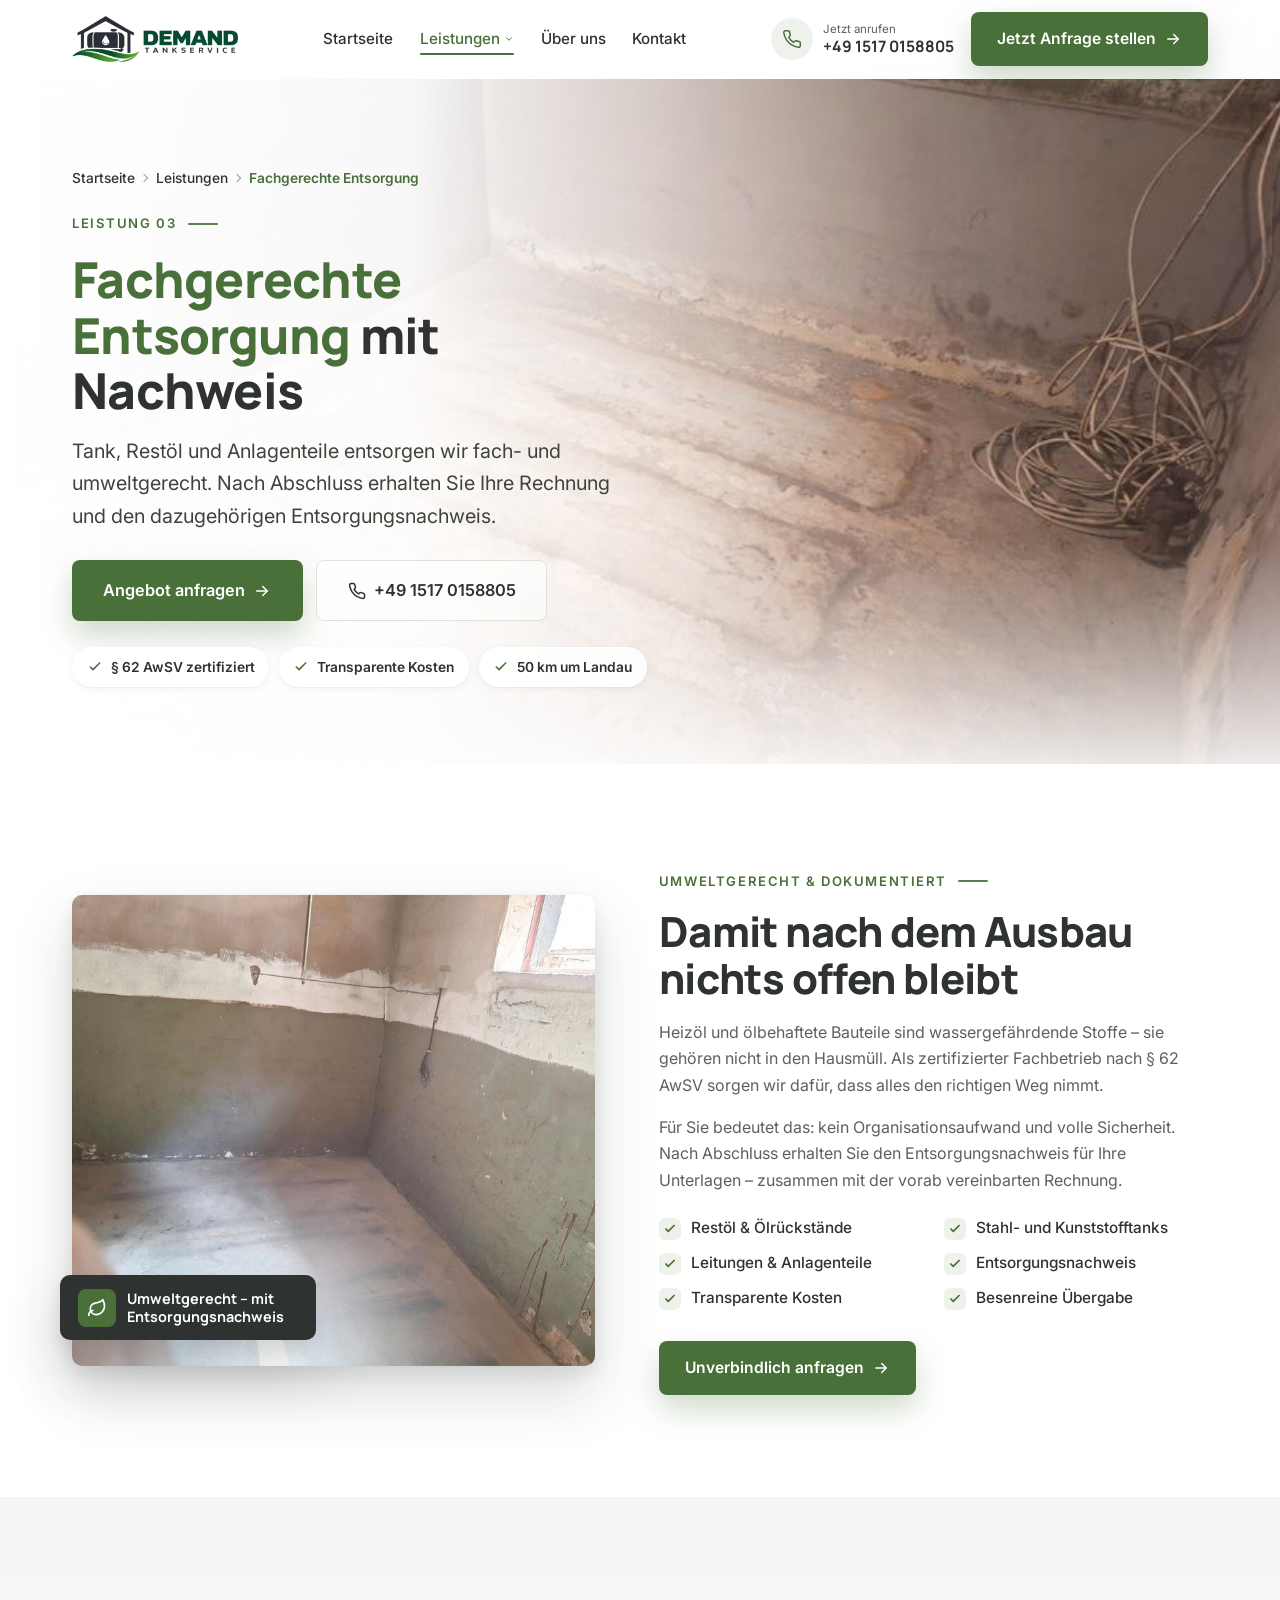
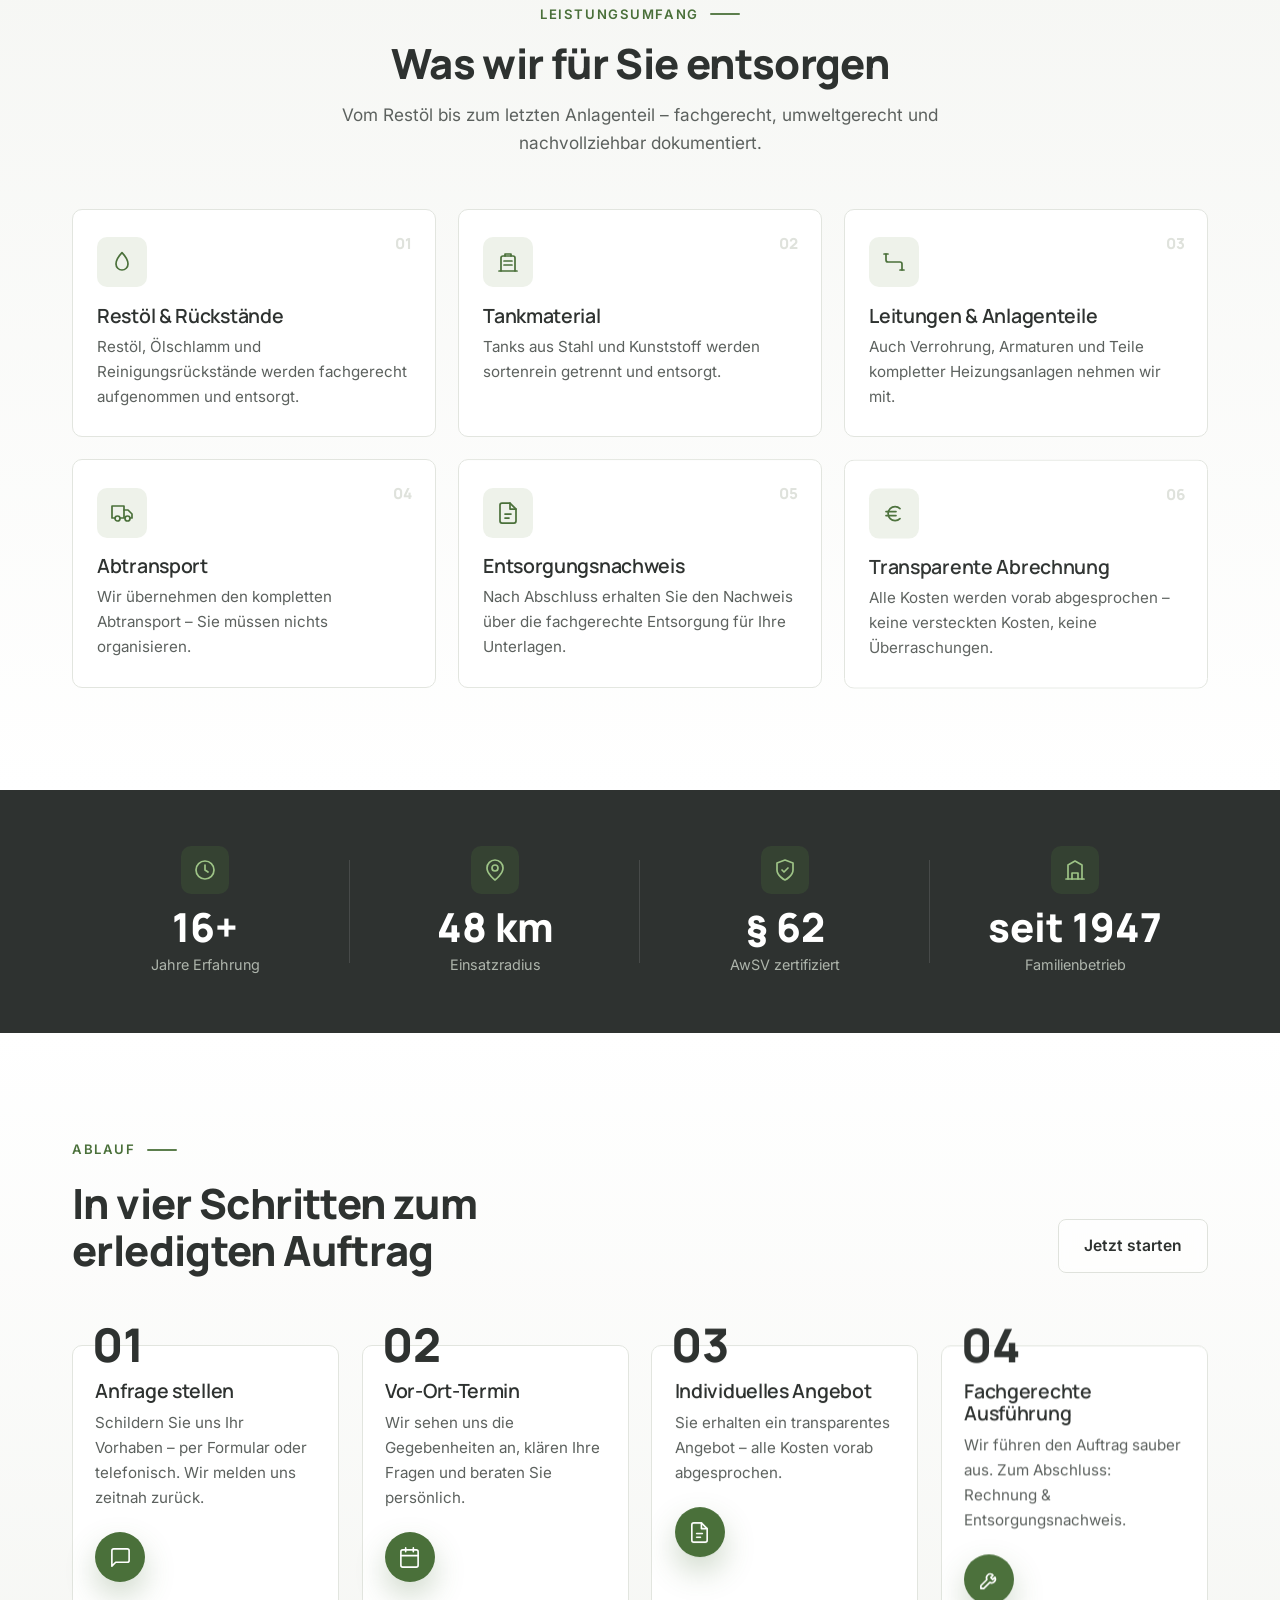
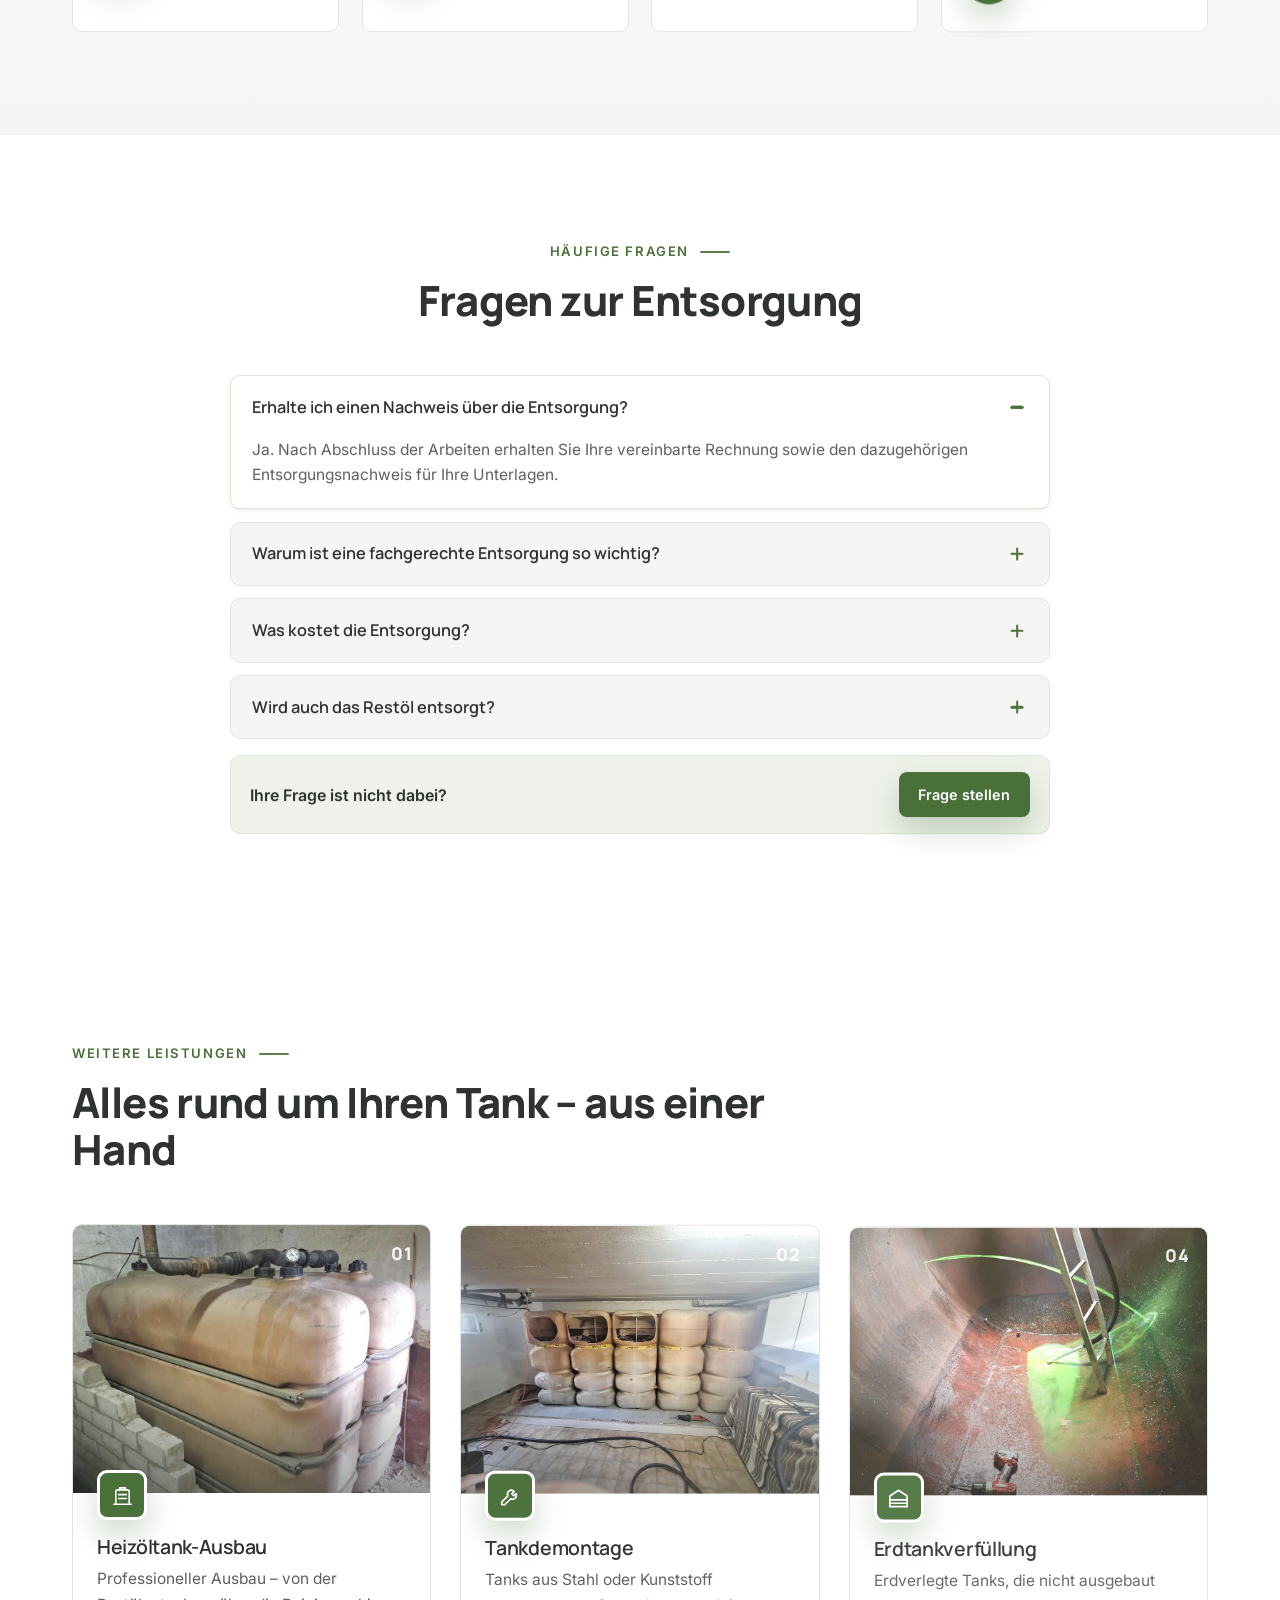
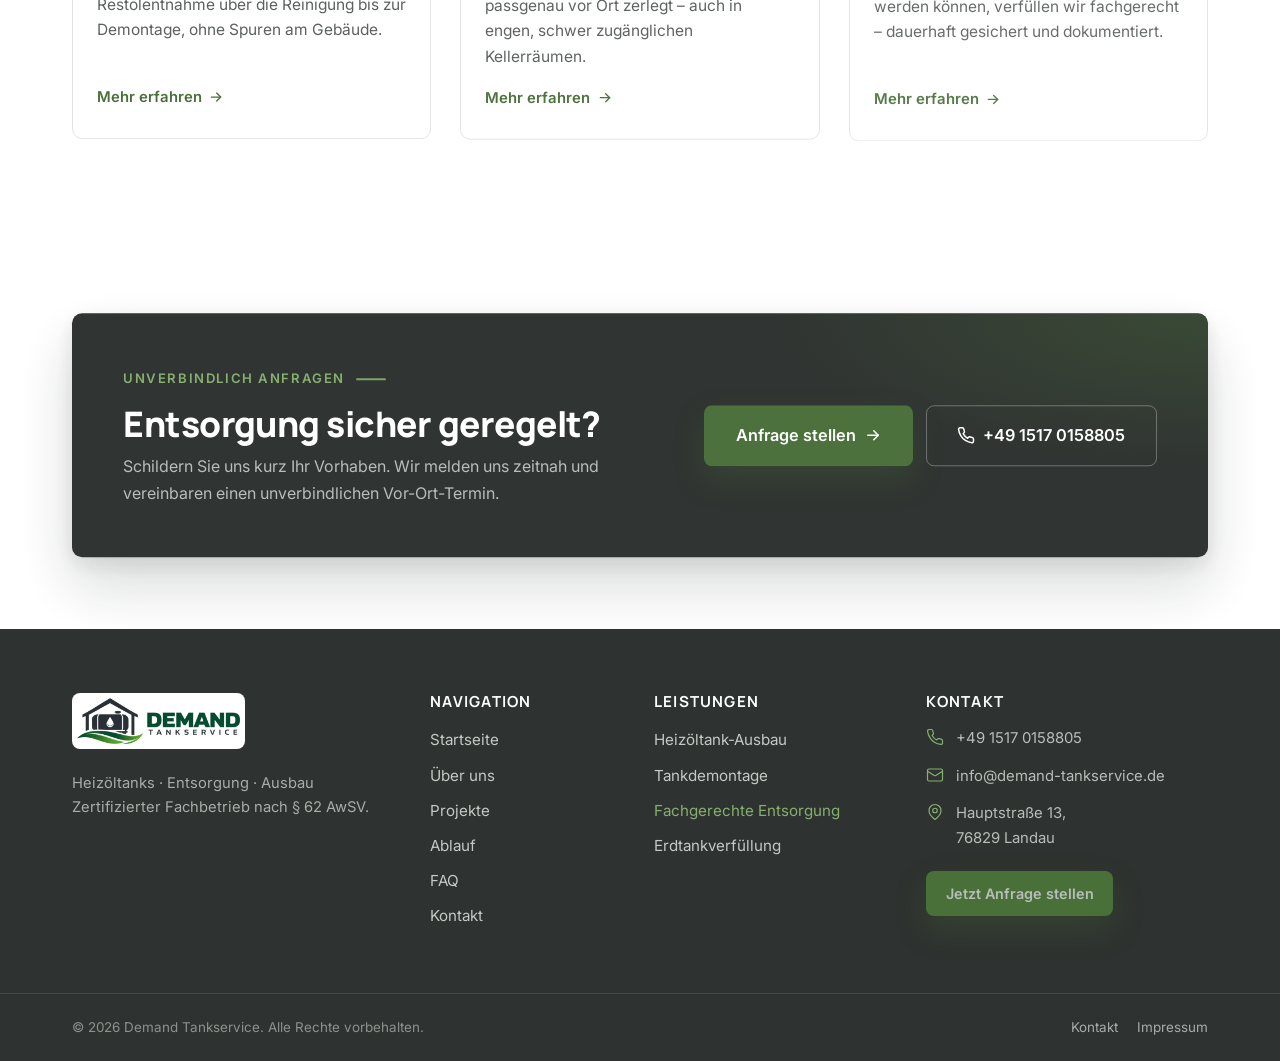
==== entsorgung.html @ 9db2f421 "Add service, contact and Impressum pages (merge updated build) Add six new pages built on the shared" ====
<!DOCTYPE html>
<html lang="de">
<head>
  <meta charset="UTF-8" />
  <meta name="viewport" content="width=device-width, initial-scale=1.0" />
  <title>Fachgerechte Entsorgung | Demand Tankservice</title>
  <meta name="description" content="Fach- und umweltgerechte Entsorgung von Heizöltanks, Restöl und Anlagenteilen – mit Entsorgungsnachweis. Zertifizierter Fachbetrieb nach § 62 AwSV im Raum Landau in der Pfalz." />
  <meta name="theme-color" content="#2E3230" />
  <link rel="icon" href="assets/favicon.png" type="image/png" />

  <meta property="og:type" content="website" />
  <meta property="og:title" content="Fachgerechte Entsorgung | Demand Tankservice" />
  <meta property="og:description" content="Fach- und umweltgerechte Entsorgung von Heizöltanks, Restöl und Anlagenteilen – mit Entsorgungsnachweis. Zertifizierter Fachbetrieb nach § 62 AwSV im Raum Landau in der Pfalz." />
  <meta property="og:locale" content="de_DE" />

  <link rel="preconnect" href="https://fonts.googleapis.com" />
  <link rel="preconnect" href="https://fonts.gstatic.com" crossorigin />
  <link href="https://fonts.googleapis.com/css2?family=Inter:wght@400;500;600&family=Manrope:wght@500;600;700;800&display=swap" rel="stylesheet" />
  <link rel="stylesheet" href="css/styles.css" />
</head>
<body>
  <a class="skip-link" href="#inhalt">Zum Inhalt springen</a>

  <div class="bg-fx" aria-hidden="true">
    <span class="bg-blob bg-blob-1"></span>
    <span class="bg-blob bg-blob-2"></span>
  </div>
  <!-- ============ HEADER ============ -->
  <header class="site-header" id="top">
    <div class="container header-inner">
      <a class="brand" href="index.html" aria-label="Demand Tankservice – Startseite">
        <img class="brand-mark" src="assets/logo-full.png" alt="Demand Tankservice" width="166" height="46" />
      </a>

      <nav class="main-nav" id="main-nav" aria-label="Hauptnavigation">
        <ul>
          <li><a href="index.html">Startseite</a></li>
          <li class="has-sub">
            <a href="index.html#leistungen" class="is-active" aria-current="page">Leistungen<svg class="nav-caret" viewBox="0 0 24 24" fill="none" stroke="currentColor" stroke-width="2.4" stroke-linecap="round" stroke-linejoin="round" aria-hidden="true"><path d="m6 9 6 6 6-6"/></svg></a>
            <div class="sub-menu">
              <ul>
                <li><a href="heizoeltank-ausbau.html"><span class="sub-ic"><svg viewBox="0 0 24 24" fill="none" stroke="currentColor" stroke-width="1.7" stroke-linecap="round" stroke-linejoin="round" aria-hidden="true"><path d="M3 21h18"/><path d="M5 21V8a2 2 0 0 1 2-2h10a2 2 0 0 1 2 2v13"/><path d="M9 6V4h6v2"/><path d="M8 11h8M8 15h8"/></svg></span>Heizöltank-Ausbau</a></li>
                <li><a href="tankdemontage.html"><span class="sub-ic"><svg viewBox="0 0 24 24" fill="none" stroke="currentColor" stroke-width="1.7" stroke-linecap="round" stroke-linejoin="round" aria-hidden="true"><path d="M14.7 6.3a4 4 0 0 0-5.4 5.4L3 18v3h3l6.3-6.3a4 4 0 0 0 5.4-5.4l-2.3 2.3-2-2 2.3-2.3Z"/></svg></span>Tankdemontage</a></li>
                <li><a href="entsorgung.html" aria-current="page"><span class="sub-ic"><svg viewBox="0 0 24 24" fill="none" stroke="currentColor" stroke-width="1.7" stroke-linecap="round" stroke-linejoin="round" aria-hidden="true"><path d="M21 8a9 9 0 1 0-1.5 5"/><path d="M21 4v4h-4"/><path d="m9 12 2 2 4-4"/></svg></span>Fachgerechte Entsorgung</a></li>
                <li><a href="erdtankverfuellung.html"><span class="sub-ic"><svg viewBox="0 0 24 24" fill="none" stroke="currentColor" stroke-width="1.7" stroke-linecap="round" stroke-linejoin="round" aria-hidden="true"><path d="M3 21h18"/><path d="M3 21V10l9-6 9 6v11"/><path d="M3 14h18M3 17.5h18"/></svg></span>Erdtankverfüllung</a></li>
                <li class="sub-all"><a href="index.html#leistungen">Alle Leistungen im Überblick <svg width="16" height="16" viewBox="0 0 24 24" fill="none" stroke="currentColor" stroke-width="2" stroke-linecap="round" stroke-linejoin="round" aria-hidden="true"><path d="M5 12h14"/><path d="m13 6 6 6-6 6"/></svg></a></li>
              </ul>
            </div>
          </li>
          <li><a href="index.html#ueber-uns">Über uns</a></li>
          <li><a href="kontakt.html">Kontakt</a></li>
        </ul>
      </nav>

      <div class="header-right">
        <a class="header-call" href="tel:+4915170158805">
          <span class="header-call-ic" aria-hidden="true"><svg viewBox="0 0 24 24" fill="none" stroke="currentColor" stroke-width="1.8" stroke-linecap="round" stroke-linejoin="round" aria-hidden="true"><path d="M22 16.92v3a2 2 0 0 1-2.18 2 19.8 19.8 0 0 1-8.63-3.07 19.5 19.5 0 0 1-6-6 19.8 19.8 0 0 1-3.07-8.67A2 2 0 0 1 4.11 2h3a2 2 0 0 1 2 1.72c.13.96.36 1.9.7 2.81a2 2 0 0 1-.45 2.11L8.09 9.91a16 16 0 0 0 6 6l1.27-1.27a2 2 0 0 1 2.11-.45c.9.34 1.85.57 2.81.7A2 2 0 0 1 22 16.92Z"/></svg></span>
          <span class="header-call-txt"><span class="header-call-label">Jetzt anrufen</span><span class="header-call-num">+49&nbsp;1517&nbsp;0158805</span></span>
        </a>
        <a class="btn btn-primary header-cta" href="kontakt.html">
          <span>Jetzt Anfrage stellen</span>
          <svg class="btn-arrow" viewBox="0 0 24 24" fill="none" stroke="currentColor" stroke-width="2" stroke-linecap="round" stroke-linejoin="round" aria-hidden="true"><path d="M5 12h14"/><path d="m13 6 6 6-6 6"/></svg>
        </a>
      </div>

      <button class="nav-toggle" id="nav-toggle" aria-label="Menü öffnen" aria-expanded="false" aria-controls="mobile-nav">
        <span></span><span></span><span></span>
      </button>
    </div>

    <nav class="mobile-nav" id="mobile-nav" aria-label="Mobile Navigation" hidden>
      <ul>
        <li><a href="index.html">Startseite</a></li>
        <li><a href="index.html#leistungen">Leistungen</a></li>
        <li><ul class="mobile-sub">
          <li><a href="heizoeltank-ausbau.html">Heizöltank-Ausbau</a></li>
          <li><a href="tankdemontage.html">Tankdemontage</a></li>
          <li><a href="entsorgung.html" aria-current="page">Fachgerechte Entsorgung</a></li>
          <li><a href="erdtankverfuellung.html">Erdtankverfüllung</a></li>
        </ul></li>
        <li><a href="index.html#ueber-uns">Über uns</a></li>
        <li><a href="index.html#projekte">Projekte</a></li>
        <li><a href="index.html#ablauf">Ablauf</a></li>
        <li><a href="index.html#faq">FAQ</a></li>
        <li><a href="kontakt.html">Kontakt</a></li>
      </ul>
      <a class="btn btn-primary btn-block" href="kontakt.html">Jetzt Anfrage stellen</a>
    </nav>
  </header>

  <main id="inhalt">
    <!-- ============ PAGE HERO ============ -->
    <section class="page-hero" id="seitenkopf">
      <img class="page-hero-img" src="assets/images/galerie-rueckbau.jpg" alt="Geräumter Kellerraum nach dem Rückbau der Tanks" width="1680" height="1050" />
      <div class="hero-scrim" aria-hidden="true"></div>
      <div class="container page-hero-inner">
        <div class="page-hero-copy">
          <nav class="breadcrumb" aria-label="Brotkrümelnavigation" data-hero="1"><ol><li><a href="index.html">Startseite</a></li><li><a href="index.html#leistungen">Leistungen</a></li><li><span aria-current="page">Fachgerechte Entsorgung</span></li></ol></nav>
          <p class="eyebrow" data-hero="2">Leistung 03</p>
          <h1 data-hero="3"><span class="grn">Fachgerechte Entsorgung</span> mit Nachweis</h1>
          <p class="lead" data-hero="4">Tank, Restöl und Anlagenteile entsorgen wir fach- und umweltgerecht. Nach Abschluss erhalten Sie Ihre Rechnung und den dazugehörigen Entsorgungsnachweis.</p>
          <div class="hero-actions" data-hero="4"><a class="btn btn-primary btn-lg" href="kontakt.html?leistung=entsorgung"><span>Angebot anfragen</span><svg class="btn-arrow" viewBox="0 0 24 24" fill="none" stroke="currentColor" stroke-width="2" stroke-linecap="round" stroke-linejoin="round" aria-hidden="true"><path d="M5 12h14"/><path d="m13 6 6 6-6 6"/></svg></a>
            <a class="btn btn-ghost btn-lg" href="tel:+4915170158805"><svg width="18" height="18" viewBox="0 0 24 24" fill="none" stroke="currentColor" stroke-width="2" stroke-linecap="round" stroke-linejoin="round" aria-hidden="true"><path d="M22 16.92v3a2 2 0 0 1-2.18 2 19.8 19.8 0 0 1-8.63-3.07 19.5 19.5 0 0 1-6-6 19.8 19.8 0 0 1-3.07-8.67A2 2 0 0 1 4.11 2h3a2 2 0 0 1 2 1.72c.13.96.36 1.9.7 2.81a2 2 0 0 1-.45 2.11L8.09 9.91a16 16 0 0 0 6 6l1.27-1.27a2 2 0 0 1 2.11-.45c.9.34 1.85.57 2.81.7A2 2 0 0 1 22 16.92Z"/></svg><span>+49&nbsp;1517&nbsp;0158805</span></a></div>
          <div class="hero-chips" data-hero="5"><span class="hero-chip"><svg viewBox="0 0 24 24" fill="none" stroke="currentColor" stroke-width="2.4" stroke-linecap="round" stroke-linejoin="round" aria-hidden="true"><path d="m5 12 4 4 10-10"/></svg>§ 62 AwSV zertifiziert</span><span class="hero-chip"><svg viewBox="0 0 24 24" fill="none" stroke="currentColor" stroke-width="2.4" stroke-linecap="round" stroke-linejoin="round" aria-hidden="true"><path d="m5 12 4 4 10-10"/></svg>Transparente Kosten</span><span class="hero-chip"><svg viewBox="0 0 24 24" fill="none" stroke="currentColor" stroke-width="2.4" stroke-linecap="round" stroke-linejoin="round" aria-hidden="true"><path d="m5 12 4 4 10-10"/></svg>50 km um Landau</span></div>
        </div>
      </div>
    </section>

    <!-- ============ EINLEITUNG ============ -->
    <section class="section section-split" id="details">
      <div class="container split-grid">
        <div class="split-media" data-reveal>
          <div class="split-image" data-parallax="0.05">
            <img src="assets/images/leistung-entsorgung.jpg" alt="Besenrein übergebener Kellerraum nach dem Tankausbau" width="900" height="675" loading="lazy" />
          </div>
          <div class="split-badge">
            <span class="split-badge-ic" aria-hidden="true"><svg viewBox="0 0 24 24" fill="none" stroke="currentColor" stroke-width="2" stroke-linecap="round" stroke-linejoin="round" aria-hidden="true"><path d="M11 20A7 7 0 0 1 9.8 6.1C15.5 5 17 4.48 19 2c1 2 2 4.18 2 8 0 5.5-4.78 10-10 10Z"/><path d="M2 21c0-3 1.85-5.36 5.08-6"/></svg></span>
            <span class="split-badge-txt">Umweltgerecht – mit Entsorgungsnachweis</span>
          </div>
        </div>
        <div class="split-copy" data-reveal>
          <p class="eyebrow">Umweltgerecht &amp; dokumentiert</p>
          <h2>Damit nach dem Ausbau nichts offen bleibt</h2>
          <p>Heizöl und ölbehaftete Bauteile sind wassergefährdende Stoffe – sie gehören nicht in den Hausmüll. Als zertifizierter Fachbetrieb nach § 62 AwSV sorgen wir dafür, dass alles den richtigen Weg nimmt.</p>
          <p>Für Sie bedeutet das: kein Organisationsaufwand und volle Sicherheit. Nach Abschluss erhalten Sie den Entsorgungsnachweis für Ihre Unterlagen – zusammen mit der vorab vereinbarten Rechnung.</p>
          <ul class="check-list">
            <li>Restöl &amp; Ölrückstände</li>
            <li>Stahl- und Kunststofftanks</li>
            <li>Leitungen &amp; Anlagenteile</li>
            <li>Entsorgungsnachweis</li>
            <li>Transparente Kosten</li>
            <li>Besenreine Übergabe</li>
          </ul>
          <a class="btn btn-primary" href="kontakt.html?leistung=entsorgung"><span>Unverbindlich anfragen</span><svg class="btn-arrow" viewBox="0 0 24 24" fill="none" stroke="currentColor" stroke-width="2" stroke-linecap="round" stroke-linejoin="round" aria-hidden="true"><path d="M5 12h14"/><path d="m13 6 6 6-6 6"/></svg></a>
        </div>
      </div>
    </section>

    <!-- ============ LEISTUNGSUMFANG ============ -->
    <section class="section section-features" id="leistungsumfang">
      <div class="container">
        <header class="section-head center" data-reveal>
          <p class="eyebrow">Leistungsumfang</p>
          <h2>Was wir für Sie entsorgen</h2>
          <p class="section-intro">Vom Restöl bis zum letzten Anlagenteil – fachgerecht, umweltgerecht und nachvollziehbar dokumentiert.</p>
        </header>
        <div class="feature-grid" data-reveal-group>
          <article class="feature" data-reveal-item>
            <span class="feature-num" aria-hidden="true">01</span>
            <div class="feature-ic" aria-hidden="true"><svg viewBox="0 0 24 24" fill="none" stroke="currentColor" stroke-width="1.7" stroke-linecap="round" stroke-linejoin="round" aria-hidden="true"><path d="M12 2.7s6 6.3 6 11.3a6 6 0 0 1-12 0c0-5 6-11.3 6-11.3Z"/></svg></div>
            <h3>Restöl &amp; Rückstände</h3>
            <p>Restöl, Ölschlamm und Reinigungsrückstände werden fachgerecht aufgenommen und entsorgt.</p>
          </article>
          <article class="feature" data-reveal-item>
            <span class="feature-num" aria-hidden="true">02</span>
            <div class="feature-ic" aria-hidden="true"><svg viewBox="0 0 24 24" fill="none" stroke="currentColor" stroke-width="1.7" stroke-linecap="round" stroke-linejoin="round" aria-hidden="true"><path d="M3 21h18"/><path d="M5 21V8a2 2 0 0 1 2-2h10a2 2 0 0 1 2 2v13"/><path d="M9 6V4h6v2"/><path d="M8 11h8M8 15h8"/></svg></div>
            <h3>Tankmaterial</h3>
            <p>Tanks aus Stahl und Kunststoff werden sortenrein getrennt und entsorgt.</p>
          </article>
          <article class="feature" data-reveal-item>
            <span class="feature-num" aria-hidden="true">03</span>
            <div class="feature-ic" aria-hidden="true"><svg viewBox="0 0 24 24" fill="none" stroke="currentColor" stroke-width="1.7" stroke-linecap="round" stroke-linejoin="round" aria-hidden="true"><path d="M4 4v6a2 2 0 0 0 2 2h12a2 2 0 0 1 2 2v6"/><path d="M2 4h4M18 20h4"/></svg></div>
            <h3>Leitungen &amp; Anlagenteile</h3>
            <p>Auch Verrohrung, Armaturen und Teile kompletter Heizungsanlagen nehmen wir mit.</p>
          </article>
          <article class="feature" data-reveal-item>
            <span class="feature-num" aria-hidden="true">04</span>
            <div class="feature-ic" aria-hidden="true"><svg viewBox="0 0 24 24" fill="none" stroke="currentColor" stroke-width="1.7" stroke-linecap="round" stroke-linejoin="round" aria-hidden="true"><path d="M10 17h4V5H2v12h3"/><path d="M14 9h4l4 4v4h-2"/><circle cx="7.5" cy="17.5" r="2.5"/><circle cx="17.5" cy="17.5" r="2.5"/></svg></div>
            <h3>Abtransport</h3>
            <p>Wir übernehmen den kompletten Abtransport – Sie müssen nichts organisieren.</p>
          </article>
          <article class="feature" data-reveal-item>
            <span class="feature-num" aria-hidden="true">05</span>
            <div class="feature-ic" aria-hidden="true"><svg viewBox="0 0 24 24" fill="none" stroke="currentColor" stroke-width="1.7" stroke-linecap="round" stroke-linejoin="round" aria-hidden="true"><path d="M14 2H6a2 2 0 0 0-2 2v16a2 2 0 0 0 2 2h12a2 2 0 0 0 2-2V8Z"/><path d="M14 2v6h6M9 13h6M9 17h4"/></svg></div>
            <h3>Entsorgungsnachweis</h3>
            <p>Nach Abschluss erhalten Sie den Nachweis über die fachgerechte Entsorgung für Ihre Unterlagen.</p>
          </article>
          <article class="feature" data-reveal-item>
            <span class="feature-num" aria-hidden="true">06</span>
            <div class="feature-ic" aria-hidden="true"><svg viewBox="0 0 24 24" fill="none" stroke="currentColor" stroke-width="1.7" stroke-linecap="round" stroke-linejoin="round" aria-hidden="true"><path d="M18 7a7 7 0 1 0 0 10"/><path d="M4 10h10M4 14h10"/></svg></div>
            <h3>Transparente Abrechnung</h3>
            <p>Alle Kosten werden vorab abgesprochen – keine versteckten Kosten, keine Überraschungen.</p>
          </article>
        </div>
      </div>
    </section>

    <!-- ============ STATS ============ -->
    <section class="stats-band" aria-label="Zahlen &amp; Fakten">
      <dl class="container stats-grid" data-reveal-group>
        <div class="stat" data-reveal-item>
          <span class="stat-ic" aria-hidden="true"><svg viewBox="0 0 24 24" fill="none" stroke="currentColor" stroke-width="1.7" stroke-linecap="round" stroke-linejoin="round" aria-hidden="true"><circle cx="12" cy="12" r="9"/><path d="M12 7v5l3 2"/></svg></span>
          <dt><span class="count" data-count="17">0</span>+</dt>
          <dd>Jahre Erfahrung</dd>
        </div>
        <div class="stat" data-reveal-item>
          <span class="stat-ic" aria-hidden="true"><svg viewBox="0 0 24 24" fill="none" stroke="currentColor" stroke-width="1.7" stroke-linecap="round" stroke-linejoin="round" aria-hidden="true"><path d="M20 10c0 6-8 12-8 12s-8-6-8-12a8 8 0 0 1 16 0Z"/><circle cx="12" cy="10" r="3"/></svg></span>
          <dt><span class="count" data-count="50">0</span>&nbsp;km</dt>
          <dd>Einsatzradius</dd>
        </div>
        <div class="stat" data-reveal-item>
          <span class="stat-ic" aria-hidden="true"><svg viewBox="0 0 24 24" fill="none" stroke="currentColor" stroke-width="1.7" stroke-linecap="round" stroke-linejoin="round" aria-hidden="true"><path d="M12 22s8-4 8-10V5l-8-3-8 3v7c0 6 8 10 8 10Z"/><path d="m9 12 2 2 4-4"/></svg></span>
          <dt>§&nbsp;62</dt>
          <dd>AwSV zertifiziert</dd>
        </div>
        <div class="stat" data-reveal-item>
          <span class="stat-ic" aria-hidden="true"><svg viewBox="0 0 24 24" fill="none" stroke="currentColor" stroke-width="1.7" stroke-linecap="round" stroke-linejoin="round" aria-hidden="true"><path d="M3 21h18"/><path d="M5 21V7l7-4 7 4v14"/><path d="M9 21v-6h6v6"/></svg></span>
          <dt>seit <span class="count" data-count="2022" data-plain="1">0</span></dt>
          <dd>Familienbetrieb</dd>
        </div>
      </dl>
    </section>

    <!-- ============ ABLAUF ============ -->
    <section class="section section-ablauf" id="ablauf">
      <div class="container">
        <div class="ablauf-head" data-reveal>
          <div>
            <p class="eyebrow">Ablauf</p>
            <h2>In vier Schritten zum erledigten Auftrag</h2>
          </div>
          <a class="btn btn-ghost" href="kontakt.html?leistung=entsorgung">Jetzt starten</a>
        </div>
        <div class="process" data-reveal-group>
          <div class="proc-step" data-reveal-item>
            <span class="proc-num" aria-hidden="true">01</span>
            <h3>Anfrage stellen</h3>
            <p>Schildern Sie uns Ihr Vorhaben – per Formular oder telefonisch. Wir melden uns zeitnah zurück.</p>
            <div class="proc-icon" aria-hidden="true"><svg viewBox="0 0 24 24" fill="none" stroke="currentColor" stroke-width="1.7" stroke-linecap="round" stroke-linejoin="round" aria-hidden="true"><path d="M21 15a2 2 0 0 1-2 2H7l-4 4V5a2 2 0 0 1 2-2h14a2 2 0 0 1 2 2Z"/></svg></div>
          </div>
          <div class="proc-step" data-reveal-item>
            <span class="proc-num" aria-hidden="true">02</span>
            <h3>Vor-Ort-Termin</h3>
            <p>Wir sehen uns die Gegebenheiten an, klären Ihre Fragen und beraten Sie persönlich.</p>
            <div class="proc-icon" aria-hidden="true"><svg viewBox="0 0 24 24" fill="none" stroke="currentColor" stroke-width="1.7" stroke-linecap="round" stroke-linejoin="round" aria-hidden="true"><rect x="3" y="4" width="18" height="18" rx="2"/><path d="M16 2v4M8 2v4M3 10h18"/></svg></div>
          </div>
          <div class="proc-step" data-reveal-item>
            <span class="proc-num" aria-hidden="true">03</span>
            <h3>Individuelles Angebot</h3>
            <p>Sie erhalten ein transparentes Angebot – alle Kosten vorab abgesprochen.</p>
            <div class="proc-icon" aria-hidden="true"><svg viewBox="0 0 24 24" fill="none" stroke="currentColor" stroke-width="1.7" stroke-linecap="round" stroke-linejoin="round" aria-hidden="true"><path d="M14 2H6a2 2 0 0 0-2 2v16a2 2 0 0 0 2 2h12a2 2 0 0 0 2-2V8Z"/><path d="M14 2v6h6M9 13h6M9 17h4"/></svg></div>
          </div>
          <div class="proc-step" data-reveal-item>
            <span class="proc-num" aria-hidden="true">04</span>
            <h3>Fachgerechte Ausführung</h3>
            <p>Wir führen den Auftrag sauber aus. Zum Abschluss: Rechnung &amp; Entsorgungsnachweis.</p>
            <div class="proc-icon" aria-hidden="true"><svg viewBox="0 0 24 24" fill="none" stroke="currentColor" stroke-width="1.7" stroke-linecap="round" stroke-linejoin="round" aria-hidden="true"><path d="M14.7 6.3a4 4 0 0 0-5.4 5.4L3 18v3h3l6.3-6.3a4 4 0 0 0 5.4-5.4l-2.3 2.3-2-2 2.3-2.3Z"/></svg></div>
          </div>
        </div>
      </div>
    </section>

    <!-- ============ FAQ ============ -->
    <section class="section section-faq" id="faq">
      <div class="container">
        <header class="section-head center" data-reveal>
          <p class="eyebrow">Häufige Fragen</p>
          <h2>Fragen zur Entsorgung</h2>
        </header>
        <div class="faq-narrow" data-reveal>
          <div class="faq-list">
            <details class="faq-item" open>
              <summary>Erhalte ich einen Nachweis über die Entsorgung?<span class="faq-plus" aria-hidden="true"></span></summary>
              <div class="faq-a"><p>Ja. Nach Abschluss der Arbeiten erhalten Sie Ihre vereinbarte Rechnung sowie den dazugehörigen Entsorgungsnachweis für Ihre Unterlagen.</p></div>
            </details>
            <details class="faq-item">
              <summary>Warum ist eine fachgerechte Entsorgung so wichtig?<span class="faq-plus" aria-hidden="true"></span></summary>
              <div class="faq-a"><p>Heizöl und ölbehaftete Bauteile sind wassergefährdende Stoffe. Eine unsachgemäße Entsorgung kann Boden und Grundwasser gefährden – deshalb gehört sie in die Hände eines zertifizierten Fachbetriebs.</p></div>
            </details>
            <details class="faq-item">
              <summary>Was kostet die Entsorgung?<span class="faq-plus" aria-hidden="true"></span></summary>
              <div class="faq-a"><p>Das hängt von Art und Menge des Materials ab. Nach dem Vor-Ort-Termin erhalten Sie ein transparentes Angebot – alle Kosten werden vorab mit Ihnen abgesprochen.</p></div>
            </details>
            <details class="faq-item">
              <summary>Wird auch das Restöl entsorgt?<span class="faq-plus" aria-hidden="true"></span></summary>
              <div class="faq-a"><p>Ja. Restöl und Rückstände aus der Tankreinigung werden fachgerecht entnommen und entsorgt.</p></div>
            </details>
          </div>
          <div class="faq-cta">
            <p>Ihre Frage ist nicht dabei?</p>
            <a class="btn btn-primary btn-sm" href="kontakt.html?leistung=entsorgung">Frage stellen</a>
          </div>
        </div>
      </div>
    </section>

    <!-- ============ WEITERE LEISTUNGEN ============ -->
    <section class="section section-leistungen" id="weitere-leistungen">
      <div class="container">
        <header class="section-head" data-reveal>
          <p class="eyebrow">Weitere Leistungen</p>
          <h2>Alles rund um Ihren Tank – aus einer Hand</h2>
        </header>
        <div class="cards cards-3" data-reveal-group>
          <article class="card leistung" data-reveal-item>
            <div class="card-media">
              <img src="assets/images/leistung-ausbau.jpg" alt="Heizöltanks aus Kunststoff im Kellerraum vor dem Ausbau" width="900" height="675" loading="lazy" />
              <span class="card-index">01</span>
            </div>
            <div class="card-body">
              <div class="card-icon" aria-hidden="true"><svg viewBox="0 0 24 24" fill="none" stroke="currentColor" stroke-width="1.7" stroke-linecap="round" stroke-linejoin="round" aria-hidden="true"><path d="M3 21h18"/><path d="M5 21V8a2 2 0 0 1 2-2h10a2 2 0 0 1 2 2v13"/><path d="M9 6V4h6v2"/><path d="M8 11h8M8 15h8"/></svg></div>
              <h3><a class="card-stretch" href="heizoeltank-ausbau.html">Heizöltank-Ausbau</a></h3>
              <p>Professioneller Ausbau – von der Restölentnahme über die Reinigung bis zur Demontage, ohne Spuren am Gebäude.</p>
              <span class="card-more" aria-hidden="true">Mehr erfahren <svg viewBox="0 0 24 24" fill="none" stroke="currentColor" stroke-width="2" stroke-linecap="round" stroke-linejoin="round" aria-hidden="true"><path d="M5 12h14"/><path d="m13 6 6 6-6 6"/></svg></span>
            </div>
          </article>
          <article class="card leistung" data-reveal-item>
            <div class="card-media">
              <img src="assets/images/leistung-demontage.jpg" alt="Zerlegte Kunststofftanks werden für den Abtransport vorbereitet" width="900" height="675" loading="lazy" />
              <span class="card-index">02</span>
            </div>
            <div class="card-body">
              <div class="card-icon" aria-hidden="true"><svg viewBox="0 0 24 24" fill="none" stroke="currentColor" stroke-width="1.7" stroke-linecap="round" stroke-linejoin="round" aria-hidden="true"><path d="M14.7 6.3a4 4 0 0 0-5.4 5.4L3 18v3h3l6.3-6.3a4 4 0 0 0 5.4-5.4l-2.3 2.3-2-2 2.3-2.3Z"/></svg></div>
              <h3><a class="card-stretch" href="tankdemontage.html">Tankdemontage</a></h3>
              <p>Tanks aus Stahl oder Kunststoff passgenau vor Ort zerlegt – auch in engen, schwer zugänglichen Kellerräumen.</p>
              <span class="card-more" aria-hidden="true">Mehr erfahren <svg viewBox="0 0 24 24" fill="none" stroke="currentColor" stroke-width="2" stroke-linecap="round" stroke-linejoin="round" aria-hidden="true"><path d="M5 12h14"/><path d="m13 6 6 6-6 6"/></svg></span>
            </div>
          </article>
          <article class="card leistung" data-reveal-item>
            <div class="card-media">
              <img src="assets/images/why-work.jpg" alt="Erdverlegter Heizöltank im Außenbereich vor der Verfüllung" width="1000" height="1180" loading="lazy" />
              <span class="card-index">04</span>
            </div>
            <div class="card-body">
              <div class="card-icon" aria-hidden="true"><svg viewBox="0 0 24 24" fill="none" stroke="currentColor" stroke-width="1.7" stroke-linecap="round" stroke-linejoin="round" aria-hidden="true"><path d="M3 21h18"/><path d="M3 21V10l9-6 9 6v11"/><path d="M3 14h18M3 17.5h18"/></svg></div>
              <h3><a class="card-stretch" href="erdtankverfuellung.html">Erdtankverfüllung</a></h3>
              <p>Erdverlegte Tanks, die nicht ausgebaut werden können, verfüllen wir fachgerecht – dauerhaft gesichert und dokumentiert.</p>
              <span class="card-more" aria-hidden="true">Mehr erfahren <svg viewBox="0 0 24 24" fill="none" stroke="currentColor" stroke-width="2" stroke-linecap="round" stroke-linejoin="round" aria-hidden="true"><path d="M5 12h14"/><path d="m13 6 6 6-6 6"/></svg></span>
            </div>
          </article>
        </div>
      </div>
    </section>

    <!-- ============ CTA ============ -->
    <section class="cta-band">
      <div class="container">
        <div class="cta-box" data-reveal>
          <div>
            <p class="eyebrow">Unverbindlich anfragen</p>
            <h2>Entsorgung sicher geregelt?</h2>
            <p>Schildern Sie uns kurz Ihr Vorhaben. Wir melden uns zeitnah und vereinbaren einen unverbindlichen Vor-Ort-Termin.</p>
          </div>
          <div class="cta-actions">
            <a class="btn btn-primary btn-lg" href="kontakt.html?leistung=entsorgung"><span>Anfrage stellen</span><svg class="btn-arrow" viewBox="0 0 24 24" fill="none" stroke="currentColor" stroke-width="2" stroke-linecap="round" stroke-linejoin="round" aria-hidden="true"><path d="M5 12h14"/><path d="m13 6 6 6-6 6"/></svg></a>
            <a class="btn btn-light btn-lg" href="tel:+4915170158805"><svg viewBox="0 0 24 24" fill="none" stroke="currentColor" stroke-width="2" stroke-linecap="round" stroke-linejoin="round" aria-hidden="true"><path d="M22 16.92v3a2 2 0 0 1-2.18 2 19.8 19.8 0 0 1-8.63-3.07 19.5 19.5 0 0 1-6-6 19.8 19.8 0 0 1-3.07-8.67A2 2 0 0 1 4.11 2h3a2 2 0 0 1 2 1.72c.13.96.36 1.9.7 2.81a2 2 0 0 1-.45 2.11L8.09 9.91a16 16 0 0 0 6 6l1.27-1.27a2 2 0 0 1 2.11-.45c.9.34 1.85.57 2.81.7A2 2 0 0 1 22 16.92Z"/></svg><span>+49&nbsp;1517&nbsp;0158805</span></a>
          </div>
        </div>
      </div>
    </section>
  </main>

  <!-- ============ FOOTER ============ -->
  <footer class="site-footer">
    <div class="container footer-inner">
      <div class="footer-brand">
        <a class="brand brand-footer" href="index.html" aria-label="Demand Tankservice – Startseite">
          <img class="brand-mark" src="assets/logo-full.png" alt="Demand Tankservice" width="173" height="48" />
        </a>
        <p class="footer-tagline">Heizöltanks · Entsorgung · Ausbau<br />Zertifizierter Fachbetrieb nach § 62 AwSV.</p>
      </div>

      <nav class="footer-nav" aria-label="Footer-Navigation">
        <h4>Navigation</h4>
        <ul>
          <li><a href="index.html">Startseite</a></li>
          <li><a href="index.html#ueber-uns">Über uns</a></li>
          <li><a href="index.html#projekte">Projekte</a></li>
          <li><a href="index.html#ablauf">Ablauf</a></li>
          <li><a href="index.html#faq">FAQ</a></li>
          <li><a href="kontakt.html">Kontakt</a></li>
        </ul>
      </nav>

      <nav class="footer-nav" aria-label="Leistungen">
        <h4>Leistungen</h4>
        <ul>
          <li><a href="heizoeltank-ausbau.html">Heizöltank-Ausbau</a></li>
          <li><a href="tankdemontage.html">Tankdemontage</a></li>
          <li><a href="entsorgung.html" aria-current="page">Fachgerechte Entsorgung</a></li>
          <li><a href="erdtankverfuellung.html">Erdtankverfüllung</a></li>
        </ul>
      </nav>

      <div class="footer-contact">
        <h4>Kontakt</h4>
        <ul>
          <li><svg viewBox="0 0 24 24" fill="none" stroke="currentColor" stroke-width="1.6" stroke-linecap="round" stroke-linejoin="round" aria-hidden="true"><path d="M22 16.92v3a2 2 0 0 1-2.18 2 19.8 19.8 0 0 1-8.63-3.07 19.5 19.5 0 0 1-6-6 19.8 19.8 0 0 1-3.07-8.67A2 2 0 0 1 4.11 2h3a2 2 0 0 1 2 1.72c.13.96.36 1.9.7 2.81a2 2 0 0 1-.45 2.11L8.09 9.91a16 16 0 0 0 6 6l1.27-1.27a2 2 0 0 1 2.11-.45c.9.34 1.85.57 2.81.7A2 2 0 0 1 22 16.92Z"/></svg><a href="tel:+4915170158805">+49&nbsp;1517&nbsp;0158805</a></li>
          <li><svg viewBox="0 0 24 24" fill="none" stroke="currentColor" stroke-width="1.6" stroke-linecap="round" stroke-linejoin="round" aria-hidden="true"><rect x="2" y="4" width="20" height="16" rx="2"/><path d="m22 7-8.97 5.7a1.94 1.94 0 0 1-2.06 0L2 7"/></svg><a href="mailto:info@demand-tankservice.de">info@demand-tankservice.de</a></li>
          <li><svg viewBox="0 0 24 24" fill="none" stroke="currentColor" stroke-width="1.6" stroke-linecap="round" stroke-linejoin="round" aria-hidden="true"><path d="M20 10c0 6-8 12-8 12s-8-6-8-12a8 8 0 0 1 16 0Z"/><circle cx="12" cy="10" r="3"/></svg><span>Hauptstraße 13,<br />76829 Landau</span></li>
        </ul>
        <a class="btn btn-primary btn-sm" href="kontakt.html">Jetzt Anfrage stellen</a>
      </div>
    </div>

    <div class="footer-bottom">
      <div class="container footer-bottom-inner">
        <p>&copy; <span id="jahr">2026</span> Demand Tankservice. Alle Rechte vorbehalten.</p>
        <nav class="footer-legal" aria-label="Rechtliches">
          <a href="kontakt.html">Kontakt</a>
          <a href="impressum.html">Impressum</a>
        </nav>
      </div>
    </div>
  </footer>

  <script src="js/vendor/gsap.min.js" defer></script>
  <script src="js/vendor/ScrollTrigger.min.js" defer></script>
  <script src="js/vendor/lenis.min.js" defer></script>
  <script src="js/main.js" defer></script>
</body>
</html>
---- css/styles.css ----
/* =========================================================
   Demand Tankservice – Homepage (Staging) · v4
   Flat brand green (#4A703A) · 10px radius · premium · animated
   ========================================================= */

:root {
  --green: #4A703A;
  --green-dark: #3C5B2F;
  --green-050: #EEF2EA;
  --green-100: #DCE7D5;

  --anthracite: #2E3230;
  --anthracite-2: #262A28;
  --anthracite-60: #565C58;

  --white: #FFFFFF;
  --grey-050: #F5F6F3;
  --grey-100: #ECEEEA;
  --grey-200: #DFE2DC;
  --border: #E2E5DF;

  --text: #242826;
  --text-muted: #5C615E;
  --text-invert: #F3F5F1;

  --font-head: "Manrope", system-ui, -apple-system, "Segoe UI", sans-serif;
  --font-body: "Inter", system-ui, -apple-system, "Segoe UI", sans-serif;

  --maxw: 1200px;
  --gutter: clamp(1rem, 4vw, 2rem);

  /* 10px radius for cards & images (brand preference) */
  --radius: 10px;
  --radius-sm: 8px;
  --radius-lg: 10px;
  --radius-xl: 10px;
  --btn-radius: 8px;

  --shadow-sm: 0 1px 2px rgba(46, 50, 48, 0.06), 0 2px 8px rgba(46, 50, 48, 0.05);
  --shadow-md: 0 10px 30px rgba(46, 50, 48, 0.10), 0 2px 8px rgba(46, 50, 48, 0.05);
  --shadow-lg: 0 28px 60px rgba(46, 50, 48, 0.18), 0 8px 20px rgba(46, 50, 48, 0.10);
  --shadow-green: 0 14px 30px rgba(74, 112, 58, 0.26);

  --header-h: 78px;
  --ease: cubic-bezier(0.22, 0.61, 0.36, 1);
  --ease-out: cubic-bezier(0.16, 1, 0.3, 1);
}

*, *::before, *::after { box-sizing: border-box; }
* { margin: 0; }
html { -webkit-text-size-adjust: 100%; scroll-padding-top: calc(var(--header-h) + 16px); }
html:not(.lenis) { scroll-behavior: smooth; }
body { font-family: var(--font-body); font-size: 1rem; line-height: 1.65; color: var(--text); background: var(--white); position: relative; overflow-x: hidden; -webkit-font-smoothing: antialiased; text-rendering: optimizeLegibility; }
img, svg { display: block; max-width: 100%; }
img { height: auto; }
a { color: inherit; text-decoration: none; }
ul { list-style: none; padding: 0; }
button { font: inherit; cursor: pointer; }
input, textarea { font: inherit; }
:focus-visible { outline: 3px solid var(--green); outline-offset: 2px; border-radius: 4px; }

html.lenis, html.lenis body { height: auto; }
.lenis.lenis-smooth { scroll-behavior: auto !important; }
.lenis.lenis-stopped { overflow: hidden; }

.bg-fx { position: fixed; inset: 0; z-index: -1; pointer-events: none; overflow: hidden; }
.bg-blob { position: absolute; border-radius: 50%; filter: blur(90px); opacity: 0.5; }
.bg-blob-1 { width: 40vw; height: 40vw; top: -10vw; right: -12vw; background: radial-gradient(circle, rgba(46,50,48,0.06), transparent 70%); }
.bg-blob-2 { width: 36vw; height: 36vw; bottom: -8vw; left: -12vw; background: radial-gradient(circle, rgba(74,112,58,0.07), transparent 70%); }

.container { width: 100%; max-width: var(--maxw); margin-inline: auto; padding-inline: var(--gutter); }
.section { padding-block: clamp(3.5rem, 8vw, 7rem); position: relative; }
.skip-link { position: absolute; left: 1rem; top: -4rem; background: var(--anthracite); color: #fff; padding: 0.6rem 1rem; border-radius: var(--radius-sm); z-index: 200; transition: top 0.2s var(--ease); }
.skip-link:focus { top: 1rem; }

h1, h2, h3, h4 { font-family: var(--font-head); font-weight: 700; line-height: 1.12; color: var(--anthracite); letter-spacing: -0.015em; }
h1 { font-size: clamp(2.15rem, 4.6vw, 3.35rem); font-weight: 800; }
h2 { font-size: clamp(1.8rem, 3.6vw, 2.6rem); font-weight: 800; }
h3 { font-size: 1.22rem; font-weight: 600; }
h4 { font-size: 0.95rem; text-transform: uppercase; letter-spacing: 0.08em; }
p { color: var(--text-muted); }

.eyebrow { font-family: var(--font-body); font-weight: 600; font-size: 0.82rem; letter-spacing: 0.12em; text-transform: uppercase; color: var(--green); margin-bottom: 0.9rem; display: inline-flex; align-items: center; gap: 0.7rem; }
.eyebrow::after { content: ""; width: 30px; height: 2px; background: currentColor; border-radius: 2px; display: inline-block; opacity: 0.9; }
.eyebrow-dot { display: none; }
.lead { font-size: clamp(1.05rem, 1.6vw, 1.24rem); color: var(--text-muted); }
.section-head { max-width: 700px; margin-bottom: clamp(2.2rem, 4vw, 3.4rem); }
.section-head.center { margin-inline: auto; text-align: center; }
.section-intro { margin-top: 0.9rem; font-size: 1.08rem; }

/* Buttons */
.btn { position: relative; display: inline-flex; align-items: center; justify-content: center; gap: 0.5rem; font-family: var(--font-body); font-weight: 600; font-size: 0.98rem; padding: 0.82rem 1.55rem; border-radius: var(--btn-radius); border: 1.5px solid transparent; overflow: hidden; isolation: isolate; transition: transform 0.25s var(--ease), box-shadow 0.25s var(--ease), background 0.2s var(--ease), color 0.2s var(--ease), border-color 0.2s var(--ease); }
.btn > span, .btn > svg { position: relative; z-index: 1; }
.btn-arrow { width: 18px; height: 18px; transition: transform 0.28s var(--ease); }
.btn:hover .btn-arrow { transform: translateX(4px); }
.btn::before { content: ""; position: absolute; top: 0; left: -120%; width: 60%; height: 100%; z-index: 0; background: linear-gradient(100deg, transparent, rgba(255,255,255,0.28), transparent); transform: skewX(-18deg); transition: left 0.6s var(--ease); }
.btn:hover::before { left: 140%; }
.btn-primary { background: var(--green); color: #fff; box-shadow: var(--shadow-green); }
.btn-primary:hover { background: var(--green-dark); transform: translateY(-2px); box-shadow: 0 18px 36px rgba(74, 112, 58, 0.34); }
.btn-ghost { background: rgba(255,255,255,0.6); color: var(--anthracite); border-color: var(--grey-200); backdrop-filter: blur(6px); }
.btn-ghost:hover { background: var(--anthracite); color: #fff; border-color: var(--anthracite); transform: translateY(-2px); }
.btn-ghost::before { background: linear-gradient(100deg, transparent, rgba(46,50,48,0.10), transparent); }
.btn-lg { padding: 1rem 1.9rem; font-size: 1.02rem; }
.btn-sm { padding: 0.6rem 1.15rem; font-size: 0.9rem; }
.btn-block { display: flex; width: 100%; }

/* Header */
.site-header { position: sticky; top: 0; z-index: 100; background: rgba(255,255,255,0.72); backdrop-filter: saturate(180%) blur(14px); -webkit-backdrop-filter: saturate(180%) blur(14px); border-bottom: 1px solid transparent; transition: box-shadow 0.3s var(--ease), border-color 0.3s var(--ease), background 0.3s var(--ease); }
.site-header.scrolled { box-shadow: var(--shadow-sm); border-bottom-color: var(--border); background: rgba(255,255,255,0.88); }
.header-inner { display: flex; align-items: center; gap: 1rem; height: var(--header-h); transition: height 0.3s var(--ease); }
.site-header.scrolled .header-inner { height: 66px; }
.brand { display: inline-flex; align-items: center; gap: 0.7rem; flex: none; }
.brand-mark { flex: none; transition: transform 0.4s var(--ease); }
.brand:hover .brand-mark { transform: scale(1.03); }
.brand-text { display: flex; flex-direction: column; line-height: 1.05; }
.brand-name { font-family: var(--font-head); font-weight: 600; font-size: 1.12rem; color: var(--anthracite); letter-spacing: -0.01em; }
.brand-name strong { font-weight: 800; color: var(--green); }
.brand-sub { font-family: var(--font-body); font-weight: 600; font-size: 0.66rem; letter-spacing: 0.22em; text-transform: uppercase; color: var(--text-muted); }
.main-nav { flex: 1 1 auto; }
.main-nav ul { display: flex; align-items: center; justify-content: center; gap: 0.2rem; }
.main-nav a { position: relative; display: inline-block; font-weight: 500; font-size: 0.95rem; color: var(--anthracite); padding: 0.5rem 0.72rem; border-radius: 999px; transition: color 0.2s var(--ease); }
.main-nav a::after { content: ""; position: absolute; left: 0.72rem; right: 0.72rem; bottom: 0.3rem; height: 2px; background: var(--green); border-radius: 2px; transform: scaleX(0); transform-origin: left; transition: transform 0.28s var(--ease); }
.main-nav a:hover { color: var(--green); }
.main-nav a:hover::after, .main-nav a.is-active::after { transform: scaleX(1); }
.main-nav a.is-active { color: var(--green); }
.header-cta { flex: none; }
.header-right { display: flex; align-items: center; gap: 1.1rem; flex: none; }
.header-call { display: inline-flex; align-items: center; gap: 0.6rem; }
.header-call-ic { display: inline-grid; place-items: center; width: 42px; height: 42px; flex: none; border-radius: 50%; background: var(--green-050); color: var(--green); }
.header-call-ic svg { width: 20px; height: 20px; }
.header-call-txt { display: flex; flex-direction: column; line-height: 1.15; }
.header-call-label { font-size: 0.72rem; color: var(--text-muted); }
.header-call-num { font-family: var(--font-head); font-weight: 700; font-size: 0.98rem; color: var(--anthracite); transition: color 0.2s var(--ease); }
.header-call:hover .header-call-num { color: var(--green); }
.nav-toggle { display: none; flex-direction: column; justify-content: center; gap: 5px; width: 44px; height: 44px; padding: 0 10px; margin-left: auto; background: transparent; border: 0; }
.nav-toggle span { height: 2.5px; width: 100%; background: var(--anthracite); border-radius: 2px; transition: transform 0.25s var(--ease), opacity 0.2s var(--ease); }
.nav-toggle[aria-expanded="true"] span:nth-child(1) { transform: translateY(7.5px) rotate(45deg); }
.nav-toggle[aria-expanded="true"] span:nth-child(2) { opacity: 0; }
.nav-toggle[aria-expanded="true"] span:nth-child(3) { transform: translateY(-7.5px) rotate(-45deg); }
.mobile-nav { display: none; border-top: 1px solid var(--border); background: var(--white); padding: 1rem var(--gutter) 1.5rem; }
.mobile-nav ul { display: flex; flex-direction: column; gap: 0.2rem; margin-bottom: 1rem; }
.mobile-nav a { display: block; padding: 0.85rem 0.6rem; font-weight: 500; font-size: 1.05rem; color: var(--anthracite); border-radius: var(--radius-sm); }
.mobile-nav a:hover, .mobile-nav a:focus-visible { background: var(--green-050); color: var(--green); }
.mobile-nav a.btn-primary { color: #fff; }
.mobile-nav a.btn-primary:hover, .mobile-nav a.btn-primary:focus-visible { color: #fff; }

/* HERO (full-bg scene, above the fold) */
.hero { position: relative; overflow: hidden; display: flex; flex-direction: column; justify-content: center; min-height: calc(100vh - var(--header-h)); }
.hero-bg { background-color: #e9ece6; background-image: url("../assets/images/hero-tankausbau.jpg"); background-size: cover; background-position: 70% center; background-repeat: no-repeat; }
.hero-scrim { position: absolute; inset: 0; z-index: 0; background:
  linear-gradient(90deg, #ffffff 0%, rgba(255,255,255,0.94) 32%, rgba(255,255,255,0.6) 50%, rgba(255,255,255,0.08) 72%, rgba(255,255,255,0) 86%),
  linear-gradient(0deg, rgba(255,255,255,0.85), rgba(255,255,255,0) 32%); }
.hero-inner { position: relative; z-index: 1; padding-top: clamp(1.4rem, 3vw, 2.4rem); padding-bottom: clamp(1rem, 2vw, 1.4rem); }
.hero-copy { max-width: 37rem; }
.hero-title { font-size: clamp(2.1rem, 4.4vw, 3.4rem); margin: 0.4rem 0 1rem; }
.hero-title .grn { color: var(--green); }
.hero .lead { max-width: 34rem; margin-bottom: 1.6rem; color: #3e433e; }
.hero-actions { display: flex; flex-wrap: wrap; gap: 0.85rem; }
.hero-features { position: relative; z-index: 1; display: grid; grid-template-columns: repeat(4, 1fr); gap: clamp(0.8rem, 1.4vw, 1.1rem); padding-bottom: clamp(1.2rem, 2.5vw, 2rem); }
.hero-feature { display: flex; align-items: center; gap: 0.85rem; background: rgba(255,255,255,0.92); backdrop-filter: blur(8px); -webkit-backdrop-filter: blur(8px); border: 1px solid rgba(255,255,255,0.7); border-radius: var(--radius); padding: 1rem 1.05rem; box-shadow: var(--shadow-md); transition: transform 0.25s var(--ease), box-shadow 0.25s var(--ease); }
.hero-feature:hover { transform: translateY(-4px); box-shadow: var(--shadow-lg); }
.hf-ic { display: inline-grid; place-items: center; width: 48px; height: 48px; flex: none; border-radius: var(--radius); background: var(--green-050); color: var(--green); }
.hf-ic svg { width: 24px; height: 24px; }
.hf-txt { font-family: var(--font-head); font-weight: 700; font-size: 0.97rem; color: var(--anthracite); line-height: 1.25; }

/* Marquee */
.marquee { background: var(--anthracite); color: #fff; overflow: hidden; padding: 0.85rem 0; border-block: 1px solid rgba(255,255,255,0.08); }
.marquee-track { display: inline-flex; align-items: center; gap: 1.6rem; white-space: nowrap; will-change: transform; animation: marquee 32s linear infinite; }
.marquee-track span { font-family: var(--font-head); font-weight: 600; font-size: 0.95rem; letter-spacing: 0.02em; color: #E6E9E4; }
.marquee-track .sep { color: var(--green); }
.marquee:hover .marquee-track { animation-play-state: paused; }
@keyframes marquee { to { transform: translateX(-50%); } }

/* ABOUT */
.section-about { background: linear-gradient(180deg, var(--grey-050), #fff); }
.about-grid { display: grid; grid-template-columns: 1fr 1.05fr; gap: clamp(2.5rem, 5vw, 5rem); align-items: center; }
.about-media { position: relative; aspect-ratio: 1 / 0.9; }
.about-figure { position: absolute; border-radius: var(--radius); overflow: hidden; box-shadow: var(--shadow-lg); background: var(--grey-100); will-change: transform; }
.about-figure img { width: 100%; height: 100%; object-fit: cover; }
.about-figure-main { top: 0; left: 0; width: 88%; height: 89%; }
.about-figure-sub { right: 0; bottom: 0; width: 62%; height: 62%; border: solid #fff; border-width: 30px 0px 0px 30px; }
.about-badge { position: absolute; top: 3%; right: 0; z-index: 3; display: inline-flex; align-items: center; gap: 0.7rem; background: var(--anthracite); color: #fff; border-radius: var(--radius); padding: 0.85rem 1.2rem; box-shadow: var(--shadow-lg); }
.about-badge-num { font-family: var(--font-head); font-weight: 800; font-size: 2.3rem; line-height: 1; color: var(--green); }
.about-badge-plus { color: var(--green); }
.about-badge-txt { font-family: var(--font-head); font-weight: 700; font-size: 0.92rem; line-height: 1.15; color: #fff; }
.about-copy h2 { margin-bottom: 1.1rem; }
.about-copy p { margin-bottom: 1rem; }
.about-list { margin: 1.5rem 0; display: grid; grid-template-columns: 1fr 1fr; gap: 0.7rem 1.2rem; }
.about-list li { display: flex; gap: 0.6rem; align-items: flex-start; font-weight: 500; color: var(--anthracite); font-size: 0.96rem; }
.about-list li span { color: var(--green); font-weight: 700; flex: none; }

/* STATS */
.stats-band { background: var(--anthracite); color: #fff; }
.stats-grid { display: grid; grid-template-columns: repeat(4, 1fr); gap: 1.5rem; padding-block: clamp(2.2rem, 4vw, 3rem); }
.stat { display: flex; flex-direction: column; align-items: center; text-align: center; padding: 0.5rem 0.5rem; position: relative; }
.stat:not(:last-child)::after { content: ""; position: absolute; right: -0.75rem; top: 15%; height: 70%; width: 1px; background: rgba(255,255,255,0.12); }
.stat-ic { display: inline-grid; place-items: center; width: 48px; height: 48px; margin-bottom: 0.8rem; background: rgba(74,112,58,0.25); color: #9EC487; border-radius: var(--radius); }
.stat-ic svg { width: 24px; height: 24px; }
.stat dt { font-family: var(--font-head); font-weight: 800; font-size: clamp(1.8rem, 3.2vw, 2.5rem); color: #fff; line-height: 1; }
.stat dd { font-size: 0.9rem; color: #AEB5AC; margin-top: 0.4rem; }

/* Cards (Leistungen) */
.cards { display: grid; gap: clamp(1.1rem, 2.5vw, 1.8rem); }
.cards-3 { grid-template-columns: repeat(3, 1fr); }
.cards-4 { grid-template-columns: repeat(4, 1fr); }
.card { position: relative; background: var(--white); border: 1px solid var(--border); border-radius: var(--radius); overflow: hidden; display: flex; flex-direction: column; transition: transform 0.3s var(--ease), box-shadow 0.3s var(--ease), border-color 0.3s var(--ease); }
.card:hover { transform: translateY(-7px); box-shadow: var(--shadow-lg); border-color: var(--green-100); }
.card-media { position: relative; aspect-ratio: 4 / 3; overflow: hidden; background: var(--grey-100); }
.card-media::after { content: ""; position: absolute; inset: 0; background: linear-gradient(180deg, rgba(46,50,48,0) 55%, rgba(46,50,48,0.45)); }
.card-media img { width: 100%; height: 100%; object-fit: cover; transition: transform 0.6s var(--ease); }
.card:hover .card-media img { transform: scale(1.07); }
.card-index { position: absolute; top: 0.9rem; right: 1.1rem; z-index: 2; font-family: var(--font-head); font-weight: 800; font-size: 1.1rem; color: rgba(255,255,255,0.9); letter-spacing: 0.05em; }
.card-body { padding: 1.6rem 1.5rem 1.8rem; }
.card-icon { display: inline-grid; place-items: center; width: 50px; height: 50px; margin-bottom: 1rem; margin-top: -3rem; position: relative; z-index: 3; background: var(--green); color: #fff; border-radius: var(--radius); box-shadow: var(--shadow-green); border: 3px solid #fff; transition: transform 0.3s var(--ease); }
.card:hover .card-icon { transform: translateY(-3px) rotate(-5deg); }
.card-icon svg { width: 23px; height: 23px; }
.card-body h3 { margin-bottom: 0.5rem; }
.card-body p { font-size: 0.97rem; }
.section-leistungen { background: var(--white); }

/* PROJEKTE / gallery */
.section-projekte { background: linear-gradient(180deg, var(--grey-050), #fff); }
.gallery { display: grid; grid-template-columns: repeat(3, 1fr); grid-auto-rows: clamp(165px, 17vw, 232px); gap: clamp(0.8rem, 1.6vw, 1.2rem); }
.gal-item { position: relative; border-radius: var(--radius); overflow: hidden; background: var(--grey-100); box-shadow: var(--shadow-sm); }
.gal-item img { width: 100%; height: 100%; object-fit: cover; transition: transform 0.6s var(--ease); }
.gal-item::after { content: ""; position: absolute; inset: 0; background: linear-gradient(180deg, rgba(46,50,48,0) 40%, rgba(46,50,48,0.72)); opacity: 0.85; transition: opacity 0.3s var(--ease); }
.gal-item:hover img { transform: scale(1.06); }
.gal-item:hover::after { opacity: 1; }
.gal-item figcaption { position: absolute; left: 0; right: 0; bottom: 0; z-index: 2; padding: 1.1rem 1.2rem; display: flex; flex-direction: column; gap: 0.2rem; transform: translateY(8px); transition: transform 0.3s var(--ease); }
.gal-item:hover figcaption { transform: translateY(0); }
.gal-tag { font-size: 0.72rem; font-weight: 600; letter-spacing: 0.1em; text-transform: uppercase; color: #9EC487; }
.gal-title { font-family: var(--font-head); font-weight: 700; font-size: 1.05rem; color: #fff; }
.gal-feature { grid-column: span 2; grid-row: span 2; }

/* WARUM WIR (dark + image) */
.section-why { background: var(--anthracite); color: var(--text-invert); overflow: hidden; }
.why-glow { position: absolute; inset: 0; z-index: 0; pointer-events: none; background: radial-gradient(45% 55% at 12% 20%, rgba(74,112,58,0.22), transparent 70%); }
.why-grid { position: relative; z-index: 1; display: grid; grid-template-columns: 0.92fr 1.08fr; gap: clamp(2rem, 5vw, 4rem); align-items: center; }
.why-media { position: relative; }
.why-image { border-radius: var(--radius); overflow: hidden; aspect-ratio: 5 / 5.3; box-shadow: var(--shadow-lg); background: #1f2220; will-change: transform; }
.why-image img { width: 100%; height: 100%; object-fit: cover; }
.why-media-badge { position: absolute; right: -8px; bottom: 1.5rem; display: flex; align-items: center; gap: 0.6rem; background: #fff; color: var(--anthracite); padding: 0.75rem 1rem; border-radius: var(--radius); box-shadow: var(--shadow-lg); font-size: 0.86rem; font-weight: 500; max-width: 15rem; }
.why-media-badge strong { font-weight: 700; }
.why-media-check { display: inline-grid; place-items: center; width: 28px; height: 28px; flex: none; background: var(--green); color: #fff; border-radius: var(--radius-sm); }
.why-media-check svg { width: 16px; height: 16px; }
.section-why .eyebrow { color: #86B06E; }
.section-why .eyebrow-dot { background: #86B06E; box-shadow: 0 0 0 4px rgba(134,176,110,0.22); }
.section-why h2 { color: #fff; margin-bottom: 1rem; }
.section-why .section-intro { color: #B7BEB9; margin-bottom: 2rem; }
.why-list { display: grid; grid-template-columns: 1fr 1fr; gap: 1.3rem 1.6rem; }
.why-item { display: flex; gap: 0.9rem; align-items: flex-start; }
.why-icon { display: inline-grid; place-items: center; width: 46px; height: 46px; flex: none; background: rgba(74,112,58,0.25); color: #9EC487; border-radius: var(--radius); transition: transform 0.3s var(--ease), background 0.3s var(--ease), color 0.3s var(--ease); }
.why-item:hover .why-icon { background: var(--green); color: #fff; transform: rotate(-6deg); }
.why-icon svg { width: 22px; height: 22px; }
.why-item h3 { color: #fff; font-size: 1.08rem; margin-bottom: 0.25rem; }
.why-item p { font-size: 0.92rem; color: #AEB5AC; }

/* ABLAUF / process */
.section-ablauf { background: linear-gradient(180deg, #fff, var(--grey-050)); }
.ablauf-head { display: flex; align-items: flex-end; justify-content: space-between; gap: 1.5rem; margin-bottom: clamp(2rem, 4vw, 3rem); flex-wrap: wrap; }
.ablauf-head h2 { margin-top: 0.3rem; max-width: 20ch; }
.process { display: grid; grid-template-columns: repeat(4, 1fr); gap: clamp(1rem, 2vw, 1.4rem); padding-top: 1.5rem; }
.proc-step { position: relative; background: #fff; border: 1px solid var(--border); border-radius: var(--radius); padding: 1.6rem 1.4rem 1.7rem; transition: transform 0.3s var(--ease), box-shadow 0.3s var(--ease), border-color 0.3s var(--ease); }
.proc-step:hover { transform: translateY(-6px); box-shadow: var(--shadow-lg); border-color: var(--green-100); }
.proc-num { position: absolute; top: -1.5rem; left: 1.2rem; font-family: var(--font-head); font-weight: 800; font-size: 2.9rem; line-height: 1; color: var(--anthracite); transition: color 0.3s var(--ease); }
.proc-step:hover .proc-num { color: var(--green); }
.proc-step h3 { margin: 0.5rem 0; }
.proc-step p { font-size: 0.95rem; margin-bottom: 1.4rem; }
.proc-icon { display: inline-grid; place-items: center; width: 50px; height: 50px; background: var(--green); color: #fff; border-radius: 50%; box-shadow: var(--shadow-green); transition: transform 0.3s var(--ease); }
.proc-step:hover .proc-icon { transform: rotate(-6deg) scale(1.05); }
.proc-icon svg { width: 23px; height: 23px; }

/* Einsatzgebiet (dark) */
.section-area { background: var(--anthracite-2); color: var(--text-invert); overflow: hidden; }
.section-area::before { content: ""; position: absolute; inset: 0; z-index: 0; background: radial-gradient(50% 60% at 80% 40%, rgba(74,112,58,0.2), transparent 70%); pointer-events: none; }
.area-grid { position: relative; z-index: 1; display: grid; grid-template-columns: 1fr 1fr; gap: clamp(2rem, 5vw, 4rem); align-items: center; }
.section-area .eyebrow { color: #86B06E; }
.section-area .eyebrow-dot { background: #86B06E; box-shadow: 0 0 0 4px rgba(134,176,110,0.25); }
.section-area h2 { color: #fff; margin-bottom: 1.1rem; }
.section-area p { color: #C3CAC5; margin-bottom: 1rem; }
.section-area strong { color: #fff; }
.area-copy .btn { margin-top: 0.6rem; }
.area-visual { display: grid; place-items: center; }
.radius-map { position: relative; width: min(100%, 400px); aspect-ratio: 1; display: grid; place-items: center; }
.radius-ring { position: absolute; border-radius: 50%; border: 1.5px solid rgba(134,176,110,0.4); }
.ring-1 { width: 100%; height: 100%; background: radial-gradient(circle, rgba(74,112,58,0.14) 0%, rgba(74,112,58,0) 70%); }
.ring-2 { width: 66%; height: 66%; border-color: rgba(134,176,110,0.55); }
.ring-3 { width: 33%; height: 33%; border-color: rgba(158,196,135,0.8); }
.radius-pulse { position: absolute; width: 33%; height: 33%; border-radius: 50%; border: 2px solid #86B06E; animation: pulse 2.8s var(--ease-out) infinite; }
@keyframes pulse { 0% { transform: scale(1); opacity: 0.8; } 100% { transform: scale(3.05); opacity: 0; } }
.radius-center { position: relative; z-index: 2; display: grid; place-items: center; width: 56px; height: 56px; background: var(--green); color: #fff; border-radius: 50%; box-shadow: 0 0 0 6px rgba(74, 112, 58, 0.25); }
.radius-center svg { width: 26px; height: 26px; }
.radius-label { position: absolute; z-index: 3; bottom: calc(50% - 5rem); font-weight: 600; font-size: 0.9rem; color: #fff; background: rgba(46,50,48,0.75); padding: 0.25rem 0.75rem; border-radius: 999px; }
.radius-badge { position: absolute; top: 5%; right: 0; z-index: 3; font-family: var(--font-head); font-weight: 700; font-size: 0.82rem; color: var(--anthracite); background: #fff; padding: 0.4rem 0.85rem; border-radius: 999px; box-shadow: var(--shadow-md); }

/* FAQ (two-column with image) */
.section-faq { background: var(--white); }
.faq-grid { display: grid; grid-template-columns: 0.82fr 1.18fr; gap: clamp(2rem, 5vw, 4rem); align-items: start; }
.faq-media { position: sticky; top: calc(var(--header-h) + 2rem); }
.faq-image { border-radius: var(--radius); overflow: hidden; aspect-ratio: 4 / 5; box-shadow: var(--shadow-lg); background: var(--grey-100); will-change: transform; }
.faq-image img { width: 100%; height: 100%; object-fit: cover; }
.faq-cta { display: flex; align-items: center; justify-content: space-between; gap: 1rem; flex-wrap: wrap; margin-top: 1rem; background: var(--green-050); border: 1px solid var(--green-100); border-radius: var(--radius); padding: 1rem 1.2rem; }
.faq-cta p { font-weight: 600; color: var(--anthracite); }
.faq-main > .eyebrow { margin-top: 0; }
.faq-main h2 { margin-bottom: 1rem; }
.faq-main .section-intro { margin-bottom: 1.6rem; }
.faq-list { display: grid; gap: 0.8rem; }
.faq-item { background: var(--grey-050); border: 1px solid var(--border); border-radius: var(--radius); overflow: hidden; transition: border-color 0.25s var(--ease), box-shadow 0.25s var(--ease), background 0.25s var(--ease); }
.faq-item[open] { background: #fff; border-color: var(--green-100); box-shadow: var(--shadow-sm); }
.faq-item summary { list-style: none; cursor: pointer; display: flex; align-items: center; justify-content: space-between; gap: 1rem; padding: 1.1rem 1.3rem; font-family: var(--font-head); font-weight: 600; font-size: 1.02rem; color: var(--anthracite); }
.faq-item summary::-webkit-details-marker { display: none; }
.faq-item summary:hover { color: var(--green); }
.faq-plus { position: relative; flex: none; width: 22px; height: 22px; }
.faq-plus::before, .faq-plus::after { content: ""; position: absolute; top: 50%; left: 50%; width: 13px; height: 2.4px; background: var(--green); border-radius: 2px; transform: translate(-50%, -50%); transition: transform 0.3s var(--ease); }
.faq-plus::after { transform: translate(-50%, -50%) rotate(90deg); }
.faq-item[open] .faq-plus::after { transform: translate(-50%, -50%) rotate(0deg); }
.faq-a { padding: 0 1.3rem 1.25rem; overflow: hidden; }
.faq-a p { font-size: 0.97rem; line-height: 1.6; }

/* Kontakt */
.section-contact { background: var(--grey-050); }
.contact-grid { display: grid; grid-template-columns: 0.92fr 1.08fr; gap: clamp(2rem, 5vw, 4rem); align-items: start; }
.contact-intro { position: sticky; top: calc(var(--header-h) + 2rem); }
.contact-intro h2 { margin-bottom: 1rem; }
.contact-intro .lead { margin-bottom: 1.8rem; }
.contact-cards { display: grid; gap: 0.8rem; }
.contact-c { display: flex; align-items: center; gap: 0.95rem; background: #fff; border: 1px solid var(--border); border-radius: var(--radius); padding: 0.9rem 1.1rem; transition: transform 0.25s var(--ease), box-shadow 0.25s var(--ease), border-color 0.25s var(--ease); }
.contact-c:hover { transform: translateX(4px); box-shadow: var(--shadow-md); border-color: var(--green-100); }
.contact-c-icon { display: inline-grid; place-items: center; width: 44px; height: 44px; flex: none; background: var(--green-050); color: var(--green-dark); border-radius: var(--radius); }
.contact-c-icon svg { width: 21px; height: 21px; }
.contact-c-body { display: flex; flex-direction: column; min-width: 0; }
.contact-c-label { font-size: 0.76rem; letter-spacing: 0.08em; text-transform: uppercase; color: var(--text-muted); font-weight: 600; }
.contact-c-value { font-weight: 600; color: var(--anthracite); font-size: 1rem; word-break: break-word; transition: color 0.2s var(--ease); }
.contact-c:hover .contact-c-value { color: var(--green); }
.contact-card { background: #fff; border: 1px solid var(--border); border-radius: var(--radius); padding: clamp(1.5rem, 3vw, 2.4rem); box-shadow: var(--shadow-md); }
.contact-form { display: grid; gap: 1.05rem; }
.form-grid-2 { display: grid; grid-template-columns: 1fr 1fr; gap: 1.05rem; }
.form-row { display: grid; gap: 0.4rem; }
.form-row label, .form-check label { font-weight: 500; font-size: 0.92rem; color: var(--anthracite); }
.req { color: var(--green); }
.contact-form input, .contact-form textarea { width: 100%; padding: 0.82rem 0.98rem; border: 1.5px solid var(--grey-200); border-radius: var(--radius-sm); background: var(--grey-050); color: var(--text); transition: border-color 0.2s var(--ease), box-shadow 0.2s var(--ease), background 0.2s var(--ease); }
.contact-form input::placeholder, .contact-form textarea::placeholder { color: #9AA09C; }
.contact-form input:focus, .contact-form textarea:focus { outline: none; border-color: var(--green); background: #fff; box-shadow: 0 0 0 4px rgba(74, 112, 58, 0.12); }
.contact-form textarea { resize: vertical; min-height: 120px; }
.contact-form input[aria-invalid="true"], .contact-form textarea[aria-invalid="true"] { border-color: #C0492F; background: #FCF3F1; }
.form-check { display: grid; grid-template-columns: auto 1fr; gap: 0.6rem; align-items: start; }
.form-check input { width: 18px; height: 18px; margin-top: 0.2rem; accent-color: var(--green); }
.form-check label { font-size: 0.85rem; color: var(--text-muted); font-weight: 400; line-height: 1.5; }
.form-note { font-size: 0.8rem; color: var(--text-muted); text-align: center; }
.form-status { padding: 0.85rem 1rem; border-radius: var(--radius-sm); font-size: 0.92rem; font-weight: 500; }
.form-status.success { background: var(--green-050); color: var(--green-dark); border: 1px solid var(--green-100); }
.form-status.error { background: #FCF3F1; color: #A23A22; border: 1px solid #F0D4CC; }

/* Footer */
.site-footer { background: var(--anthracite); color: #C3CAC5; position: relative; }
.footer-inner { display: grid; grid-template-columns: 1.4fr 0.8fr 1.2fr; gap: 2.5rem; padding-block: clamp(2.8rem, 5vw, 4rem); }
.brand-footer .brand-mark { background: #fff; border-radius: 8px; padding: 5px; }
.brand-footer .brand-name { color: #fff; }
.brand-footer .brand-name strong { color: #86B06E; }
.brand-footer .brand-sub { color: #9AA29D; }
.footer-tagline { margin-top: 1rem; font-size: 0.92rem; line-height: 1.6; color: #A7AEA9; }
.footer-nav h4, .footer-contact h4 { color: #fff; margin-bottom: 1rem; }
.footer-nav ul { display: grid; gap: 0.55rem; }
.footer-nav a { font-size: 0.95rem; color: #C3CAC5; transition: color 0.2s var(--ease), padding-left 0.2s var(--ease); }
.footer-nav a:hover { color: #86B06E; padding-left: 4px; }
.footer-contact ul { display: grid; gap: 0.8rem; margin-bottom: 1.3rem; }
.footer-contact li { display: flex; gap: 0.7rem; align-items: flex-start; font-size: 0.93rem; color: #B7BEB9; }
.footer-contact li svg { width: 18px; height: 18px; flex: none; margin-top: 2px; color: #86B06E; }
.footer-contact a { color: #B7BEB9; transition: color 0.2s var(--ease); }
.footer-contact a:hover { color: #fff; }
.footer-bottom { border-top: 1px solid rgba(255, 255, 255, 0.1); }
.footer-bottom-inner { display: flex; flex-wrap: wrap; justify-content: space-between; gap: 0.5rem; padding-block: 1.4rem; }
.footer-bottom p { font-size: 0.84rem; color: #8B938D; }

/* =========================================================
   Unterseiten (Leistungen, Kontakt, Impressum)
   ========================================================= */

/* Nav dropdown */
.main-nav li { position: relative; }
.nav-caret { display: inline-block; width: 10px; height: 10px; margin-left: 0.3rem; vertical-align: 0.05em; transition: transform 0.25s var(--ease); }
.has-sub:hover .nav-caret, .has-sub:focus-within .nav-caret { transform: rotate(180deg); }
.sub-menu { position: absolute; top: calc(100% + 0.55rem); left: 50%; min-width: 270px; padding: 0.55rem; background: #fff; border: 1px solid var(--border); border-radius: var(--radius); box-shadow: var(--shadow-lg); opacity: 0; visibility: hidden; transform: translate(-50%, 8px); transition: opacity 0.22s var(--ease), transform 0.22s var(--ease), visibility 0.22s; z-index: 120; }
.sub-menu::before { content: ""; position: absolute; left: 0; right: 0; top: -0.7rem; height: 0.7rem; }
.has-sub:hover > .sub-menu, .has-sub:focus-within > .sub-menu { opacity: 1; visibility: visible; transform: translate(-50%, 0); }
.main-nav .sub-menu ul { display: grid; gap: 0.1rem; justify-content: stretch; }
.main-nav .sub-menu a { display: flex; align-items: center; gap: 0.75rem; width: 100%; padding: 0.6rem 0.7rem; border-radius: var(--radius-sm); font-size: 0.93rem; }
.main-nav .sub-menu a::after { display: none; }
.main-nav .sub-menu a:hover, .main-nav .sub-menu a[aria-current="page"] { background: var(--green-050); color: var(--green); }
.sub-ic { display: inline-grid; place-items: center; width: 34px; height: 34px; flex: none; border-radius: var(--radius-sm); background: var(--green-050); color: var(--green); transition: background 0.2s var(--ease), color 0.2s var(--ease); }
.sub-ic svg { width: 18px; height: 18px; }
.main-nav .sub-menu a:hover .sub-ic, .main-nav .sub-menu a[aria-current="page"] .sub-ic { background: var(--green); color: #fff; }
.sub-all { border-top: 1px solid var(--border); margin-top: 0.35rem; padding-top: 0.35rem; }
.main-nav .sub-all a { font-weight: 600; color: var(--green); justify-content: space-between; }
.mobile-nav .mobile-sub { margin: 0 0 0.3rem 0.6rem; padding-left: 0.6rem; border-left: 2px solid var(--green-100); gap: 0; }
.mobile-nav .mobile-sub a { font-size: 0.98rem; padding: 0.6rem 0.6rem; color: var(--text-muted); }
.mobile-nav a[aria-current="page"] { color: var(--green); background: var(--green-050); }

/* Page hero */
.page-hero { position: relative; overflow: hidden; background: #e9ece6; padding-block: clamp(3rem, 7vw, 5.5rem) clamp(3rem, 6vw, 4.8rem); }
.page-hero-img { position: absolute; inset: 0; z-index: 0; width: 100%; height: 100%; object-fit: cover; }
.page-hero .hero-scrim { z-index: 1; }
.page-hero-inner { position: relative; z-index: 2; }
.page-hero-copy { max-width: 36rem; }
.page-hero h1 { font-size: clamp(2rem, 4.2vw, 3.1rem); margin: 0.2rem 0 1rem; }
.page-hero h1 .grn { color: var(--green); }
.page-hero .lead { color: #3e433e; max-width: 36rem; }
.page-hero .hero-actions { margin-top: 1.7rem; }
.page-hero-plain { background: linear-gradient(180deg, var(--grey-050), #fff); }
.page-hero-plain::after { content: ""; position: absolute; right: -8%; top: -30%; width: 46%; aspect-ratio: 1; border-radius: 50%; background: radial-gradient(circle, rgba(74,112,58,0.10), transparent 68%); pointer-events: none; }
.breadcrumb { margin-bottom: 1.2rem; }
.breadcrumb ol { list-style: none; padding: 0; display: flex; flex-wrap: wrap; align-items: center; gap: 0.35rem; font-size: 0.86rem; color: var(--text-muted); }
.breadcrumb li { display: inline-flex; align-items: center; gap: 0.35rem; }
.breadcrumb li + li::before { content: ""; width: 6px; height: 6px; border-right: 1.6px solid currentColor; border-top: 1.6px solid currentColor; transform: rotate(45deg); opacity: 0.6; margin-right: 0.25rem; }
.breadcrumb a { color: var(--anthracite); font-weight: 500; transition: color 0.2s var(--ease); }
.breadcrumb a:hover { color: var(--green); }
.breadcrumb [aria-current] { color: var(--green); font-weight: 600; }
.hero-chips { display: flex; flex-wrap: wrap; gap: 0.6rem; margin-top: 1.6rem; }
.hero-chip { display: inline-flex; align-items: center; gap: 0.5rem; padding: 0.5rem 0.85rem; background: rgba(255,255,255,0.9); border: 1px solid rgba(255,255,255,0.8); border-radius: 999px; box-shadow: var(--shadow-sm); font-size: 0.86rem; font-weight: 600; color: var(--anthracite); backdrop-filter: blur(6px); -webkit-backdrop-filter: blur(6px); }
.hero-chip svg { width: 16px; height: 16px; color: var(--green); flex: none; }

/* Split section (image + copy) */
.section-split { background: #fff; }
.split-grid { display: grid; grid-template-columns: 1fr 1.05fr; gap: clamp(2.5rem, 5vw, 5rem); align-items: center; }
.split-media { position: relative; }
.split-image { border-radius: var(--radius); overflow: hidden; aspect-ratio: 4 / 3.6; box-shadow: var(--shadow-lg); background: var(--grey-100); will-change: transform; }
.split-image img { width: 100%; height: 100%; object-fit: cover; }
.split-badge { position: absolute; left: -12px; bottom: 1.6rem; display: inline-flex; align-items: center; gap: 0.7rem; background: var(--anthracite); color: #fff; border-radius: var(--radius); padding: 0.85rem 1.1rem; box-shadow: var(--shadow-lg); max-width: 16rem; }
.split-badge-ic { display: inline-grid; place-items: center; width: 38px; height: 38px; flex: none; border-radius: var(--radius-sm); background: var(--green); color: #fff; }
.split-badge-ic svg { width: 20px; height: 20px; }
.split-badge-txt { font-family: var(--font-head); font-weight: 700; font-size: 0.9rem; line-height: 1.25; }
.split-copy h2 { margin-bottom: 1.1rem; }
.split-copy p { margin-bottom: 1rem; }
.check-list { display: grid; grid-template-columns: 1fr 1fr; gap: 0.75rem 1.3rem; margin: 1.5rem 0 1.9rem; }
.check-list li { display: flex; gap: 0.65rem; align-items: flex-start; font-weight: 500; font-size: 0.96rem; color: var(--anthracite); line-height: 1.45; }
.check-list li::before { content: ""; flex: none; width: 22px; height: 22px; margin-top: 1px; border-radius: 6px; background: var(--green-050) url("data:image/svg+xml,%3Csvg xmlns='http://www.w3.org/2000/svg' viewBox='0 0 24 24' fill='none' stroke='%234A703A' stroke-width='3' stroke-linecap='round' stroke-linejoin='round'%3E%3Cpath d='m5 12 4 4 10-10'/%3E%3C/svg%3E") center / 14px no-repeat; }

/* Feature grid (Leistungsumfang) */
.section-features { background: linear-gradient(180deg, var(--grey-050), #fff); }
.feature-grid { display: grid; grid-template-columns: repeat(3, 1fr); gap: clamp(1rem, 2vw, 1.4rem); }
.feature { position: relative; background: #fff; border: 1px solid var(--border); border-radius: var(--radius); padding: 1.7rem 1.5rem; transition: transform 0.3s var(--ease), box-shadow 0.3s var(--ease), border-color 0.3s var(--ease); }
.feature:hover { transform: translateY(-6px); box-shadow: var(--shadow-lg); border-color: var(--green-100); }
.feature-ic { display: inline-grid; place-items: center; width: 50px; height: 50px; margin-bottom: 1.1rem; border-radius: var(--radius); background: var(--green-050); color: var(--green); transition: background 0.3s var(--ease), color 0.3s var(--ease), transform 0.3s var(--ease); }
.feature:hover .feature-ic { background: var(--green); color: #fff; transform: rotate(-6deg); }
.feature-ic svg { width: 24px; height: 24px; }
.feature h3 { margin-bottom: 0.45rem; }
.feature p { font-size: 0.95rem; }
.feature-num { position: absolute; top: 1.3rem; right: 1.4rem; font-family: var(--font-head); font-weight: 800; font-size: 0.95rem; color: var(--grey-200); }

/* Simple centred FAQ */
.faq-narrow { max-width: 820px; margin-inline: auto; }

/* Linked cards (other services) */
.card-link-wrap { position: relative; }
.card-more { display: inline-flex; align-items: center; gap: 0.4rem; margin-top: 1rem; font-weight: 600; font-size: 0.93rem; color: var(--green); }
.card-more svg { width: 16px; height: 16px; transition: transform 0.28s var(--ease); }
.card:hover .card-more svg { transform: translateX(4px); }
.card-stretch::after { content: ""; position: absolute; inset: 0; z-index: 4; }
.card-stretch:focus-visible { outline: none; }
.card:has(.card-stretch:focus-visible) { outline: 3px solid var(--green); outline-offset: 2px; }
.card-body { display: flex; flex-direction: column; align-items: flex-start; flex: 1; }
.card-body .card-more { margin-top: auto; padding-top: 1rem; }

/* CTA band */
.cta-band { padding-block: clamp(3rem, 6vw, 4.5rem); background: #fff; }
.cta-box { position: relative; overflow: hidden; display: grid; grid-template-columns: 1fr auto; gap: 2rem; align-items: center; background: var(--anthracite); border-radius: var(--radius); padding: clamp(2rem, 4.5vw, 3.2rem); box-shadow: var(--shadow-lg); }
.cta-box::before { content: ""; position: absolute; inset: 0; background: radial-gradient(55% 90% at 100% 0%, rgba(74,112,58,0.35), transparent 70%); pointer-events: none; }
.cta-box > * { position: relative; }
.cta-box .eyebrow { color: #86B06E; }
.cta-box h2 { color: #fff; font-size: clamp(1.6rem, 3vw, 2.2rem); margin-bottom: 0.6rem; }
.cta-box p { color: #B7BEB9; max-width: 38rem; }
.cta-actions { display: flex; flex-wrap: wrap; gap: 0.8rem; }
.btn-light { background: transparent; color: #fff; border-color: rgba(255,255,255,0.3); }
.btn-light:hover { background: #fff; color: var(--anthracite); border-color: #fff; transform: translateY(-2px); }
.btn-light svg { width: 18px; height: 18px; }

/* Kontakt page extras */
.contact-form select { width: 100%; padding: 0.82rem 2.6rem 0.82rem 0.98rem; border: 1.5px solid var(--grey-200); border-radius: var(--radius-sm); background: var(--grey-050) url("data:image/svg+xml,%3Csvg xmlns='http://www.w3.org/2000/svg' viewBox='0 0 24 24' fill='none' stroke='%232E3230' stroke-width='2' stroke-linecap='round' stroke-linejoin='round'%3E%3Cpath d='m6 9 6 6 6-6'/%3E%3C/svg%3E") right 0.9rem center / 18px no-repeat; color: var(--text); font: inherit; appearance: none; -webkit-appearance: none; transition: border-color 0.2s var(--ease), box-shadow 0.2s var(--ease), background-color 0.2s var(--ease); }
.contact-form select:focus { outline: none; border-color: var(--green); background-color: #fff; box-shadow: 0 0 0 4px rgba(74, 112, 58, 0.12); }
.form-check a { color: var(--green); font-weight: 500; text-decoration: underline; text-underline-offset: 2px; }
.contact-direct { margin-top: 1.4rem; display: flex; flex-wrap: wrap; gap: 0.7rem; }
.tips-grid { display: grid; grid-template-columns: repeat(4, 1fr); gap: clamp(1rem, 2vw, 1.4rem); }

/* Impressum / legal */
.section-legal { background: #fff; padding-top: clamp(2.5rem, 5vw, 4rem); }
.legal-grid { display: grid; grid-template-columns: minmax(0, 1fr) 320px; gap: clamp(2rem, 5vw, 4rem); align-items: start; }
.legal { max-width: 760px; }
.legal-block { padding-block: 1.6rem; border-bottom: 1px solid var(--border); }
.legal-block:first-child { padding-top: 0; }
.legal-block:last-child { border-bottom: 0; }
.legal h2 { font-size: clamp(1.3rem, 2.2vw, 1.6rem); font-weight: 700; margin-bottom: 0.8rem; display: flex; align-items: center; gap: 0.7rem; }
.legal h2 .legal-num { display: inline-grid; place-items: center; width: 34px; height: 34px; flex: none; border-radius: var(--radius-sm); background: var(--green-050); color: var(--green); font-size: 0.85rem; font-weight: 800; }
.legal h3 { font-size: 1.05rem; margin: 1.1rem 0 0.4rem; }
.legal p { margin-bottom: 0.8rem; }
.legal p:last-child { margin-bottom: 0; }
.legal address { font-style: normal; color: var(--anthracite); font-weight: 500; line-height: 1.7; }
.legal a { color: var(--green); font-weight: 500; text-decoration: underline; text-underline-offset: 2px; }
.legal dl { display: grid; grid-template-columns: max-content 1fr; gap: 0.45rem 1.4rem; }
.legal dt { font-weight: 600; color: var(--anthracite); }
.legal dd { color: var(--text-muted); }
.todo { background: #FFF4D6; color: #6B5310; padding: 0.05rem 0.4rem; border-radius: 4px; font-weight: 500; }
.staging-note { display: flex; gap: 0.8rem; align-items: flex-start; background: #FFF9E8; border: 1px solid #F1E2B3; border-radius: var(--radius); padding: 1rem 1.2rem; margin-bottom: 2rem; font-size: 0.92rem; color: #6B5310; }
.staging-note svg { width: 20px; height: 20px; flex: none; margin-top: 2px; }
.legal-aside { position: sticky; top: calc(var(--header-h) + 2rem); display: grid; gap: 1rem; }
.legal-card { background: var(--grey-050); border: 1px solid var(--border); border-radius: var(--radius); padding: 1.4rem; }
.legal-card h3 { font-size: 1.02rem; margin-bottom: 0.9rem; }
.legal-card .contact-cards { gap: 0.6rem; }
.legal-card .contact-c { padding: 0.7rem 0.85rem; }
.legal-card .contact-c-icon { width: 38px; height: 38px; }
.legal-toc { display: grid; gap: 0.2rem; }
.legal-toc a { display: block; padding: 0.4rem 0.6rem; border-radius: var(--radius-sm); font-size: 0.92rem; color: var(--anthracite); transition: background 0.2s var(--ease), color 0.2s var(--ease); }
.legal-toc a:hover { background: #fff; color: var(--green); }

/* Footer – 4 columns + legal links */
.footer-inner { grid-template-columns: 1.3fr 0.75fr 0.95fr 1.15fr; }
.footer-nav a[aria-current="page"] { color: #86B06E; }
.footer-legal { display: flex; flex-wrap: wrap; gap: 1.2rem; }
.footer-legal a { font-size: 0.84rem; color: #A7AEA9; transition: color 0.2s var(--ease); }
.footer-legal a:hover, .footer-legal a[aria-current="page"] { color: #fff; }

@media (max-width: 980px) {
  .split-grid, .legal-grid { grid-template-columns: 1fr; }
  .split-media { max-width: 560px; }
  .feature-grid { grid-template-columns: 1fr 1fr; }
  .tips-grid { grid-template-columns: 1fr 1fr; }
  .cta-box { grid-template-columns: 1fr; }
  .legal-aside { position: static; }
  .footer-inner { grid-template-columns: 1fr 1fr; }
}
@media (max-width: 860px) {
  .page-hero .hero-scrim { background: linear-gradient(180deg, rgba(255,255,255,0.96) 0%, rgba(255,255,255,0.86) 60%, rgba(255,255,255,0.7) 100%); }
}
@media (max-width: 580px) {
  .feature-grid, .tips-grid, .check-list { grid-template-columns: 1fr; }
  .split-badge { left: 0.8rem; bottom: 0.8rem; }
  .cta-actions .btn { flex: 1 1 auto; }
  .legal dl { grid-template-columns: 1fr; gap: 0.1rem; }
  .legal dd { margin-bottom: 0.5rem; }
  .footer-inner { grid-template-columns: 1fr; }
}

/* Reveal base */
.anim-ready [data-reveal], .anim-ready [data-reveal-item] { opacity: 0; transform: translateY(26px); }
.anim-ready [data-hero] { opacity: 0; }

/* =========================================================
   Responsive
   ========================================================= */
@media (max-width: 1100px) {
  .main-nav a { padding: 0.5rem 0.55rem; font-size: 0.9rem; }
  .header-call-txt { display: none; }
}
@media (max-width: 980px) {
  .cards-3, .cards-4 { grid-template-columns: 1fr 1fr; }
  .hero-features { grid-template-columns: 1fr 1fr; }
  .process { grid-template-columns: 1fr 1fr; }
  .proc-step:not(:last-child)::before { display: none; }
  .stats-grid { grid-template-columns: 1fr 1fr; gap: 1.8rem 1rem; }
  .stat::after { display: none; }
  .about-grid, .why-grid, .contact-grid, .faq-grid, .area-grid { grid-template-columns: 1fr; }
  .about-media { max-width: 520px; }
  .why-list { grid-template-columns: 1fr 1fr; }
  .contact-intro, .faq-media { position: static; }
  .faq-image { max-width: 460px; }
  .area-visual { order: -1; }
  .footer-inner { grid-template-columns: 1fr 1fr; }
}
@media (max-width: 860px) {
  .main-nav, .header-right { display: none; }
  .nav-toggle { display: flex; }
  .mobile-nav.open { display: block; }
  .hero-copy { max-width: none; }
  .hero-scrim { background: linear-gradient(180deg, rgba(255,255,255,0.97) 0%, rgba(255,255,255,0.82) 55%, rgba(255,255,255,0.5) 100%); }
  .gallery { grid-template-columns: 1fr 1fr; }
  .gal-feature { grid-column: span 2; grid-row: span 1; }
}
/* Compact process cards on phones */
@media (max-width: 680px) {
  .process { padding-top: 0; gap: 1rem; }
  .proc-step { padding: 1.4rem 1.3rem; display: grid; grid-template-columns: 1fr auto; grid-template-areas: "num icon" "title title" "desc desc"; align-items: center; column-gap: 0.75rem; }
  .proc-num { position: static; grid-area: num; font-size: 2.4rem; }
  .proc-icon { grid-area: icon; width: 46px; height: 46px; }
  .proc-step h3 { grid-area: title; margin: 0.7rem 0 0.4rem; }
  .proc-step p { grid-area: desc; margin-bottom: 0; }
}

@media (max-width: 580px) {
  :root { --header-h: 64px; }
  .cards-3, .cards-4, .process, .form-grid-2, .about-list, .why-list, .gallery, .hero-features { grid-template-columns: 1fr; }
  .stats-grid { gap: 1.4rem 1rem; }
  .stat::after { display: none !important; }
  .hero-actions .btn { flex: 1 1 auto; }
  .brand-sub { font-size: 0.6rem; }
  .hero-media { aspect-ratio: 4 / 5; }
  .hero-photo-sub { display: none; }
  .hero-photo-main { width: 100%; height: 100%; }
  .hero-seal { width: 76px; height: 76px; right: 2%; }
  .hero-stat { padding-right: 1.1rem; }
  .about-media { aspect-ratio: 1 / 0.95; max-width: none; }
  .gal-wide { grid-column: span 1; }
  .footer-inner { grid-template-columns: 1fr; gap: 2rem; }
  .footer-bottom-inner { flex-direction: column; }
}

@media (prefers-reduced-motion: reduce) {
  html:not(.lenis) { scroll-behavior: auto; }
  *, *::before, *::after { animation-duration: 0.001ms !important; animation-iteration-count: 1 !important; transition-duration: 0.001ms !important; }
  .anim-ready [data-reveal], .anim-ready [data-reveal-item], .anim-ready [data-hero] { opacity: 1 !important; transform: none !important; }
  .marquee-track { animation: none; }
}
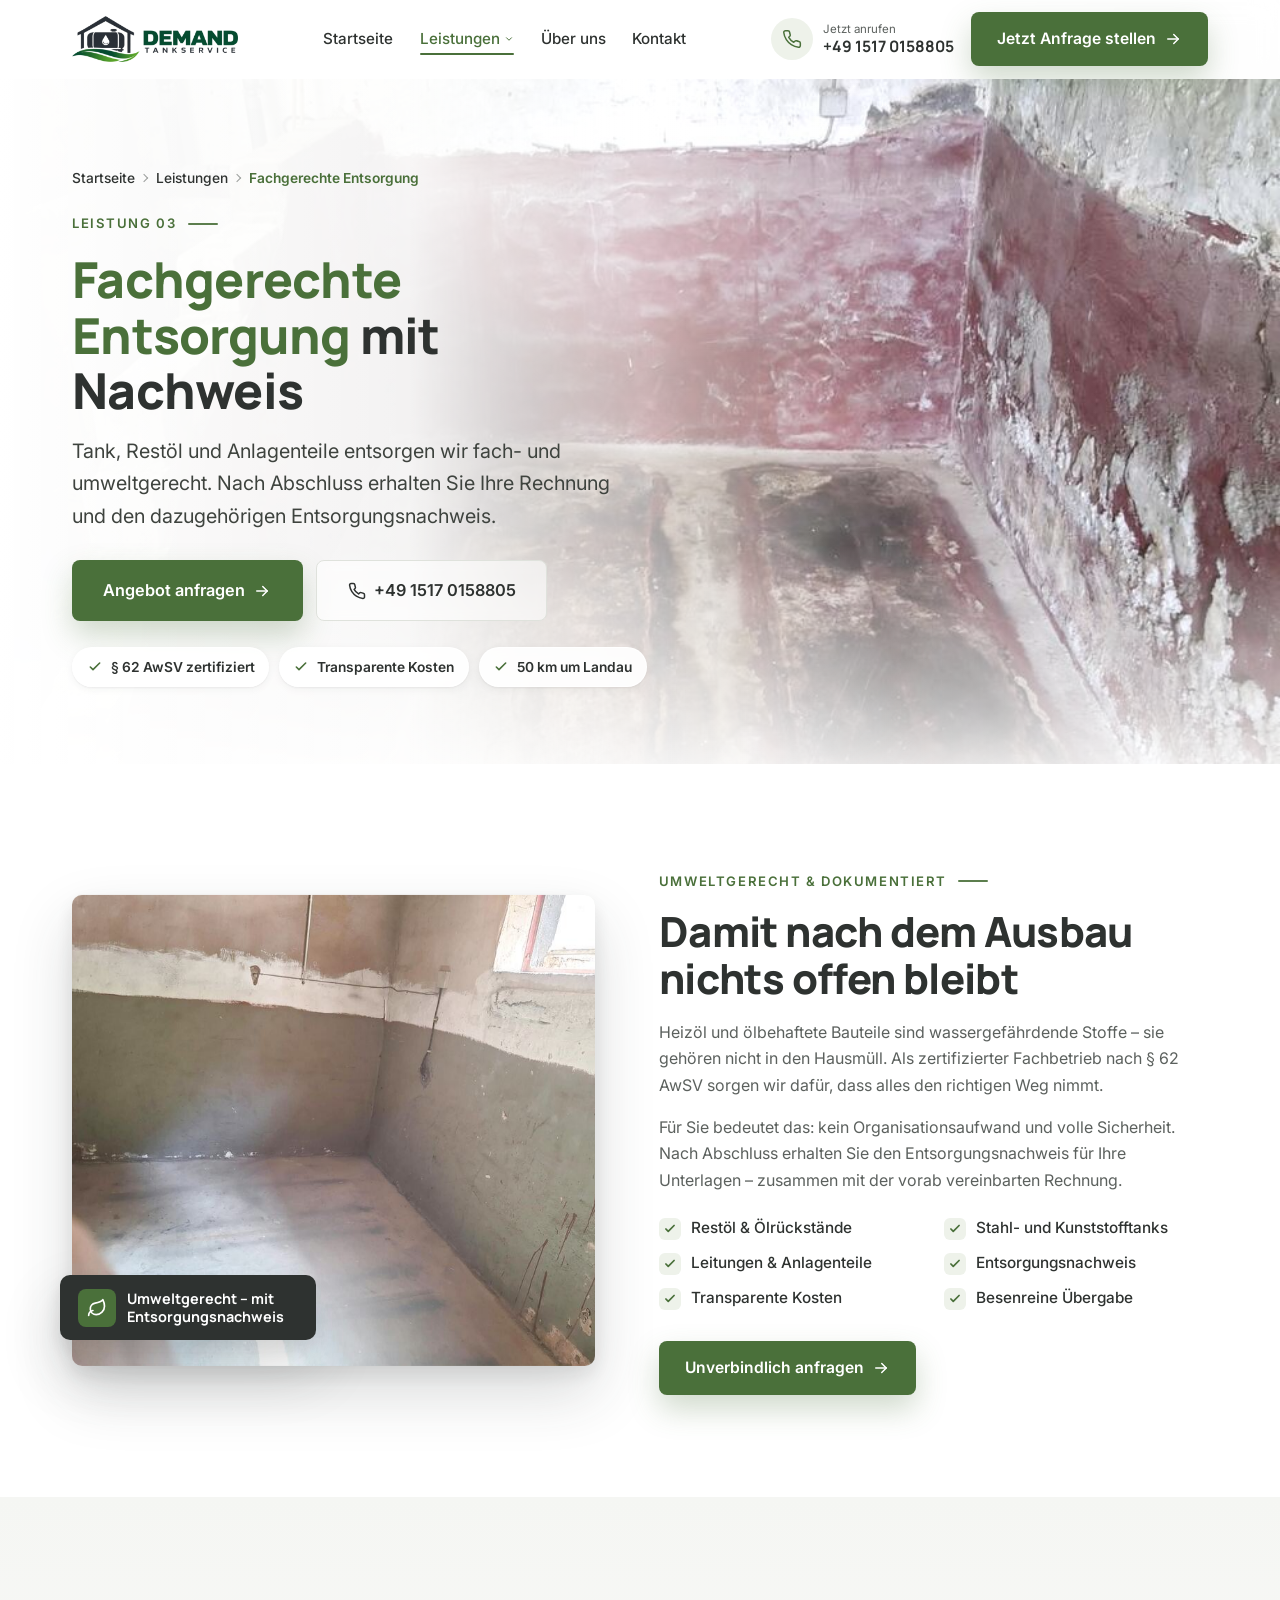
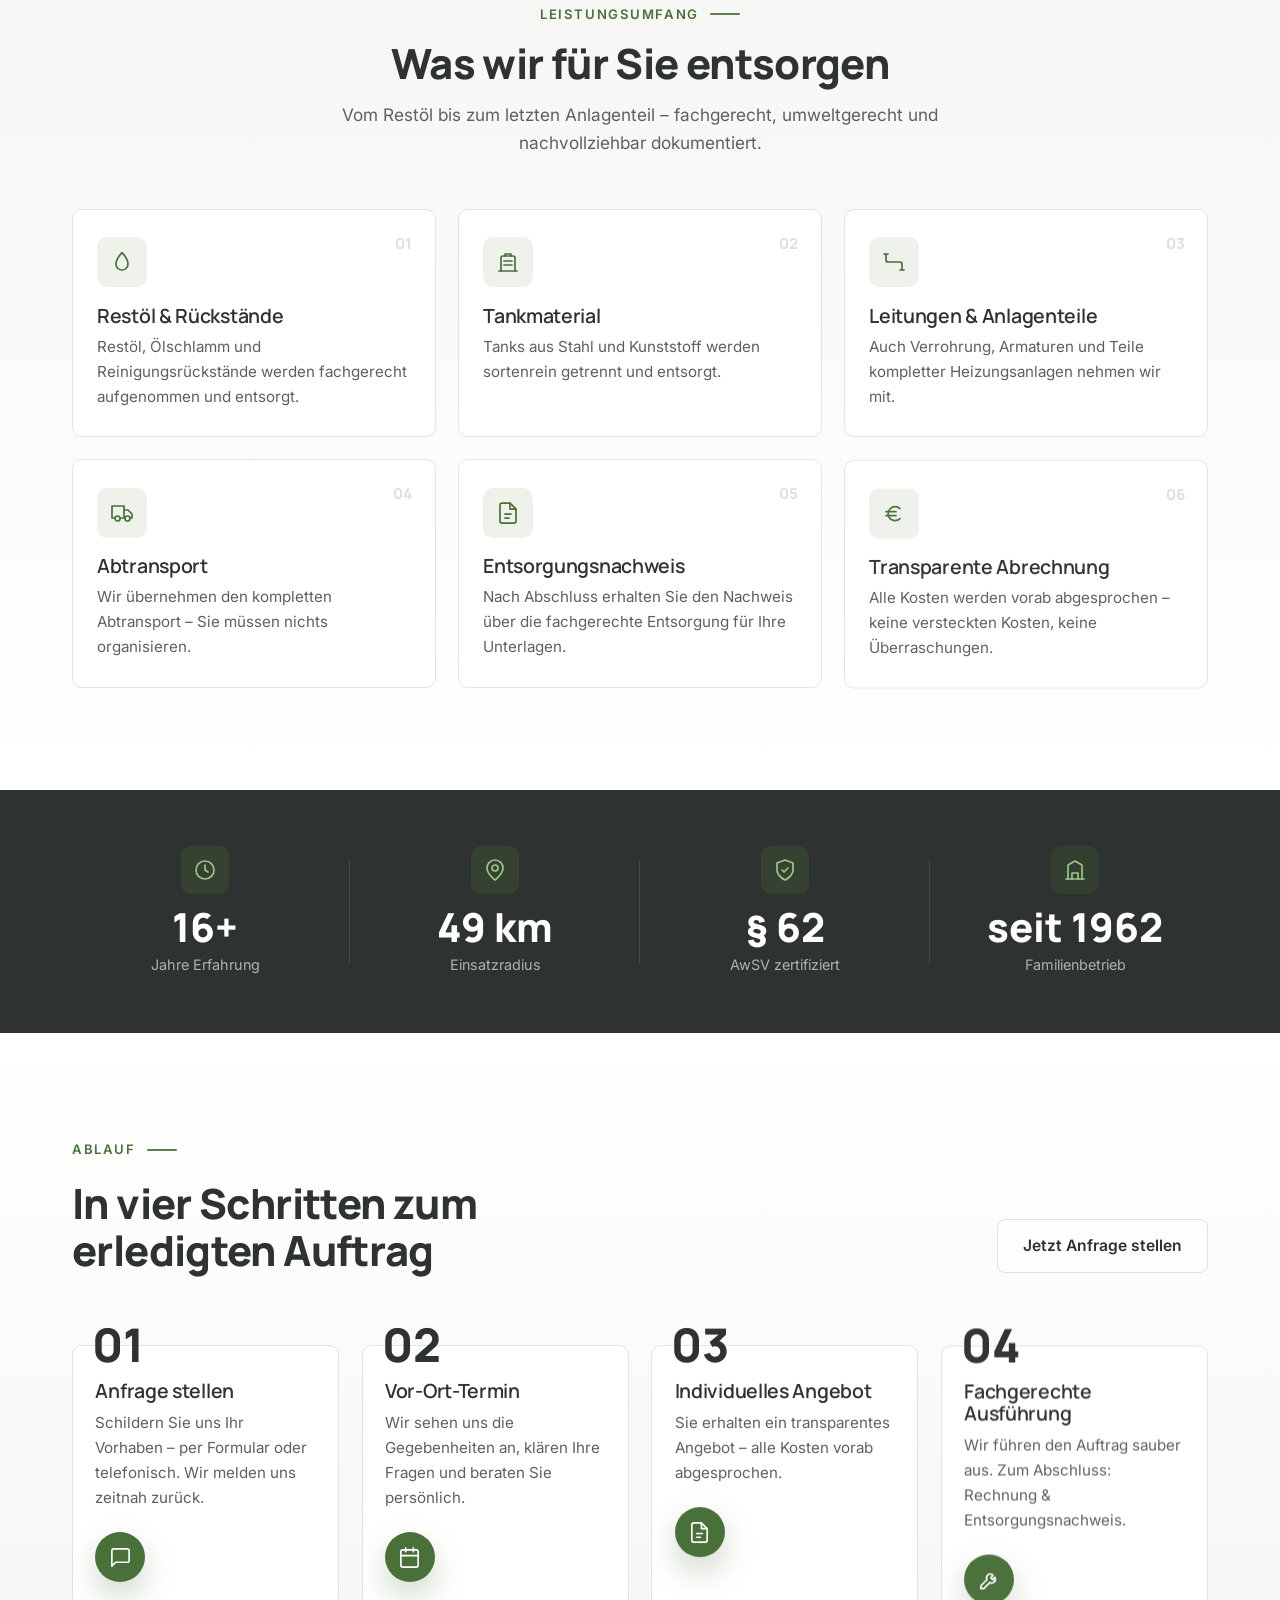
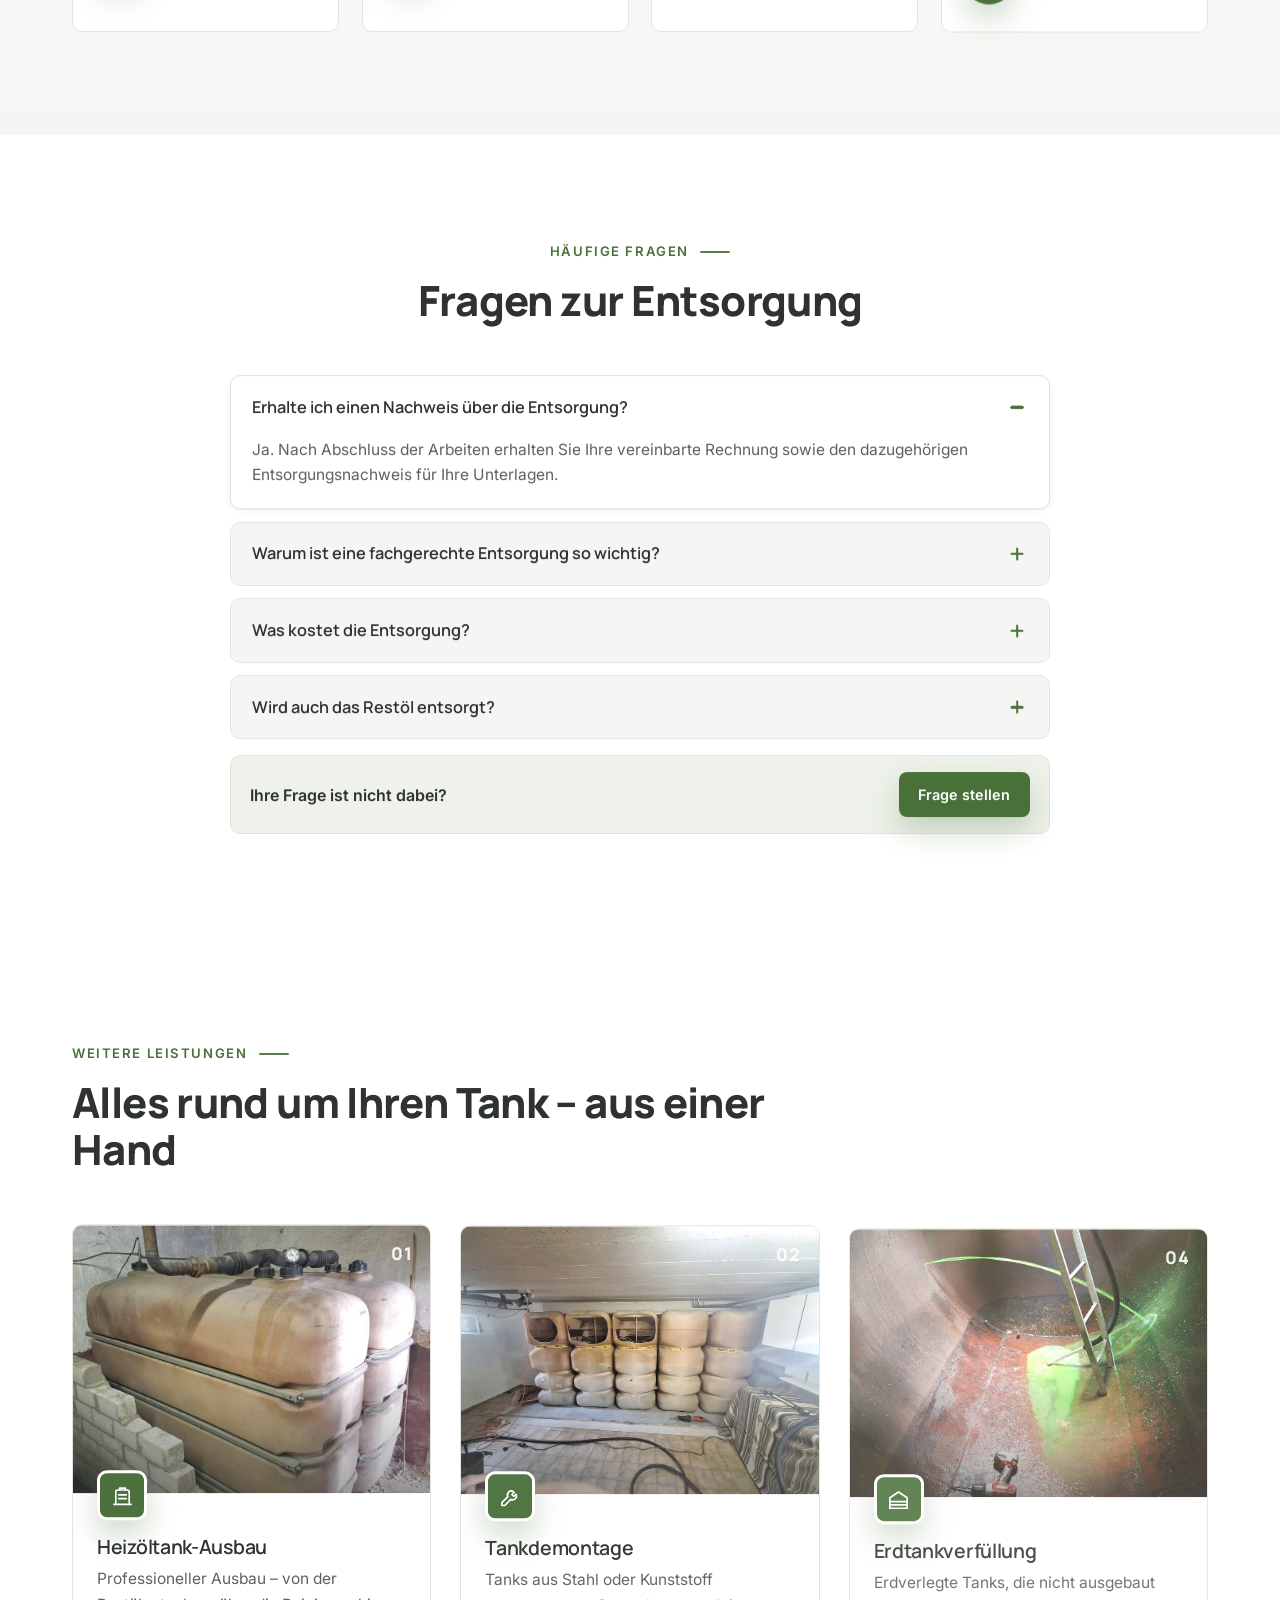
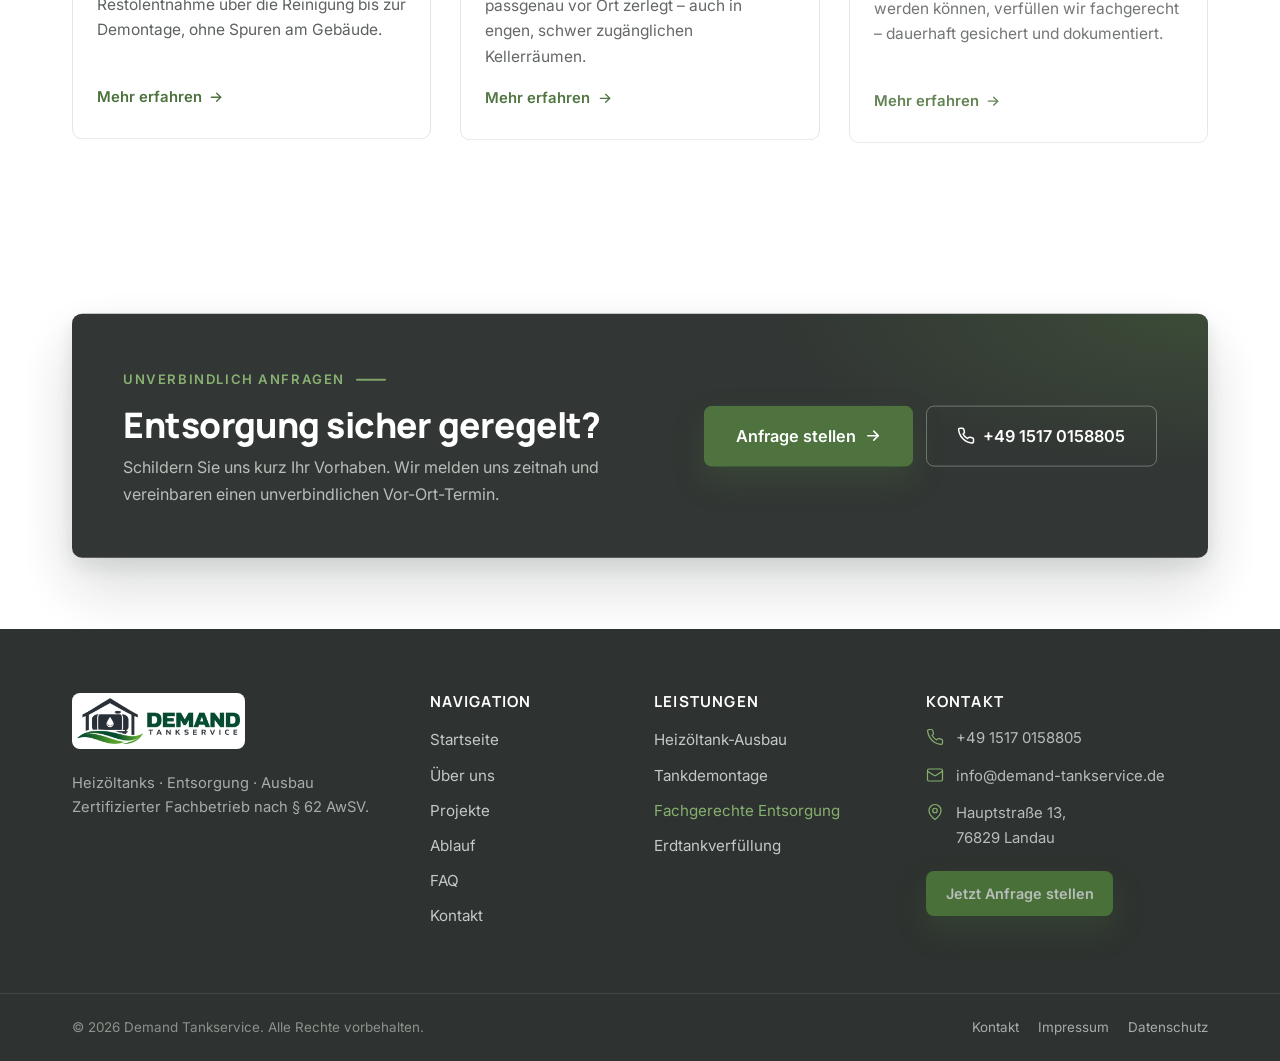
==== commit 25b97d4b: "Add Datenschutz page and update site from latest build - New datenschutz.html with legal list styles" ====
--- a/entsorgung.html
+++ b/entsorgung.html
@@ -91,7 +91,7 @@
   <main id="inhalt">
     <!-- ============ PAGE HERO ============ -->
     <section class="page-hero" id="seitenkopf">
-      <img class="page-hero-img" src="assets/images/galerie-rueckbau.jpg" alt="Geräumter Kellerraum nach dem Rückbau der Tanks" width="1680" height="1050" />
+      <img class="page-hero-img" src="assets/images/faq.jpg" alt="Geräumter und gereinigter Tankraum nach der fachgerechten Entsorgung" width="1000" height="1180" fetchpriority="high" style="object-position: center 60%;" />
       <div class="hero-scrim" aria-hidden="true"></div>
       <div class="container page-hero-inner">
         <div class="page-hero-copy">
@@ -219,7 +219,7 @@
             <p class="eyebrow">Ablauf</p>
             <h2>In vier Schritten zum erledigten Auftrag</h2>
           </div>
-          <a class="btn btn-ghost" href="kontakt.html?leistung=entsorgung">Jetzt starten</a>
+          <a class="btn btn-ghost" href="kontakt.html?leistung=entsorgung">Jetzt Anfrage stellen</a>
         </div>
         <div class="process" data-reveal-group>
           <div class="proc-step" data-reveal-item>
@@ -399,6 +399,7 @@
         <nav class="footer-legal" aria-label="Rechtliches">
           <a href="kontakt.html">Kontakt</a>
           <a href="impressum.html">Impressum</a>
+          <a href="datenschutz.html">Datenschutz</a>
         </nav>
       </div>
     </div>
--- a/css/styles.css
+++ b/css/styles.css
@@ -84,7 +84,7 @@
 .eyebrow::after { content: ""; width: 30px; height: 2px; background: currentColor; border-radius: 2px; display: inline-block; opacity: 0.9; }
 .eyebrow-dot { display: none; }
 .lead { font-size: clamp(1.05rem, 1.6vw, 1.24rem); color: var(--text-muted); }
-.section-head { max-width: 700px; margin-bottom: clamp(2.2rem, 4vw, 3.4rem); }
+.section-head { max-width: 720px; margin-bottom: clamp(2.2rem, 4vw, 3.4rem); }
 .section-head.center { margin-inline: auto; text-align: center; }
 .section-intro { margin-top: 0.9rem; font-size: 1.08rem; }
 
@@ -146,7 +146,7 @@
 
 /* HERO (full-bg scene, above the fold) */
 .hero { position: relative; overflow: hidden; display: flex; flex-direction: column; justify-content: center; min-height: calc(100vh - var(--header-h)); }
-.hero-bg { background-color: #e9ece6; background-image: url("../assets/images/hero-tankausbau.jpg"); background-size: cover; background-position: 70% center; background-repeat: no-repeat; }
+.hero-bg { background-color: #e9ece6; background-image: url("../assets/images/galerie-keller1.jpg"); background-size: cover; background-position: 70% center; background-repeat: no-repeat; }
 .hero-scrim { position: absolute; inset: 0; z-index: 0; background:
   linear-gradient(90deg, #ffffff 0%, rgba(255,255,255,0.94) 32%, rgba(255,255,255,0.6) 50%, rgba(255,255,255,0.08) 72%, rgba(255,255,255,0) 86%),
   linear-gradient(0deg, rgba(255,255,255,0.85), rgba(255,255,255,0) 32%); }
@@ -178,7 +178,8 @@
 .about-figure { position: absolute; border-radius: var(--radius); overflow: hidden; box-shadow: var(--shadow-lg); background: var(--grey-100); will-change: transform; }
 .about-figure img { width: 100%; height: 100%; object-fit: cover; }
 .about-figure-main { top: 0; left: 0; width: 88%; height: 89%; }
-.about-figure-sub { right: 0; bottom: 0; width: 62%; height: 62%; border: solid #fff; border-width: 30px 0px 0px 30px; }
+.about-figure-sub { right: 0; bottom: 0; width: 62%; height: 62%; border: 8px solid #fff; box-sizing: border-box; }
+.about-figure-sub img { border-radius: calc(var(--radius) - 8px); object-position: 60% center; }
 .about-badge { position: absolute; top: 3%; right: 0; z-index: 3; display: inline-flex; align-items: center; gap: 0.7rem; background: var(--anthracite); color: #fff; border-radius: var(--radius); padding: 0.85rem 1.2rem; box-shadow: var(--shadow-lg); }
 .about-badge-num { font-family: var(--font-head); font-weight: 800; font-size: 2.3rem; line-height: 1; color: var(--green); }
 .about-badge-plus { color: var(--green); }
@@ -398,7 +399,7 @@
 
 /* Page hero */
 .page-hero { position: relative; overflow: hidden; background: #e9ece6; padding-block: clamp(3rem, 7vw, 5.5rem) clamp(3rem, 6vw, 4.8rem); }
-.page-hero-img { position: absolute; inset: 0; z-index: 0; width: 100%; height: 100%; object-fit: cover; }
+.page-hero-img { position: absolute; inset: 0; z-index: 0; width: 100%; height: 100%; object-fit: cover; object-position: 70% center; }
 .page-hero .hero-scrim { z-index: 1; }
 .page-hero-inner { position: relative; z-index: 2; }
 .page-hero-copy { max-width: 36rem; }
@@ -608,3 +609,8 @@
   .anim-ready [data-reveal], .anim-ready [data-reveal-item], .anim-ready [data-hero] { opacity: 1 !important; transform: none !important; }
   .marquee-track { animation: none; }
 }
+
+/* Datenschutz – lists & spacing inside legal text */
+.legal-list { margin: 0.4rem 0 0.9rem; padding-left: 1.2rem; list-style: disc; display: grid; gap: 0.35rem; }
+.legal-list li::marker { color: var(--green); }
+.legal-dl-spaced, .legal-spaced { margin-top: 0.9rem; }
